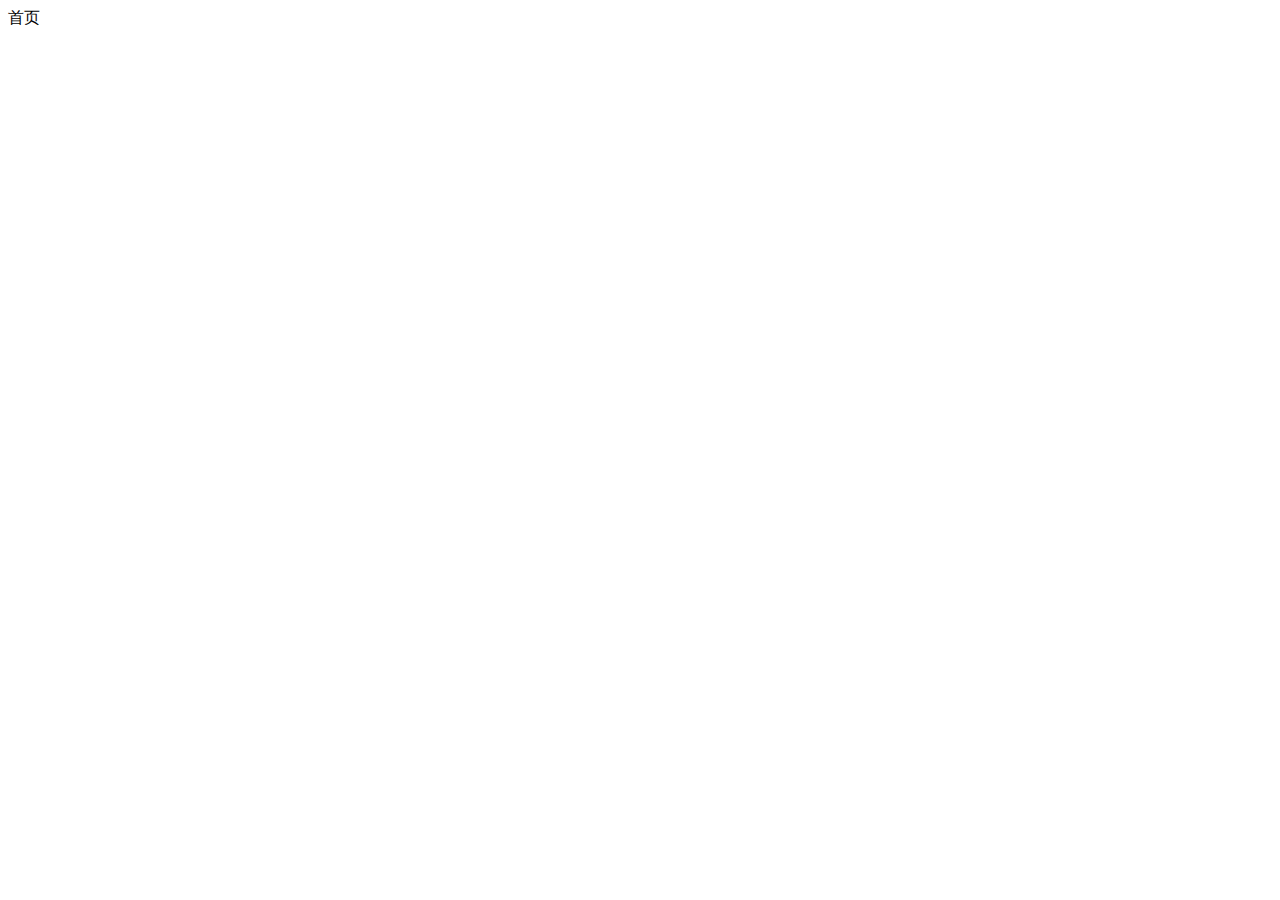
==== home/index.html @ 67820d1f "完成注册和登录功能" ====
<!DOCTYPE html>
<html lang="en">
<head>
    <meta charset="UTF-8">
    <meta name="viewport" content="width=device-width, initial-scale=1.0">
    <title>Document</title>
</head>
<body>
    首页
</body>
</html>
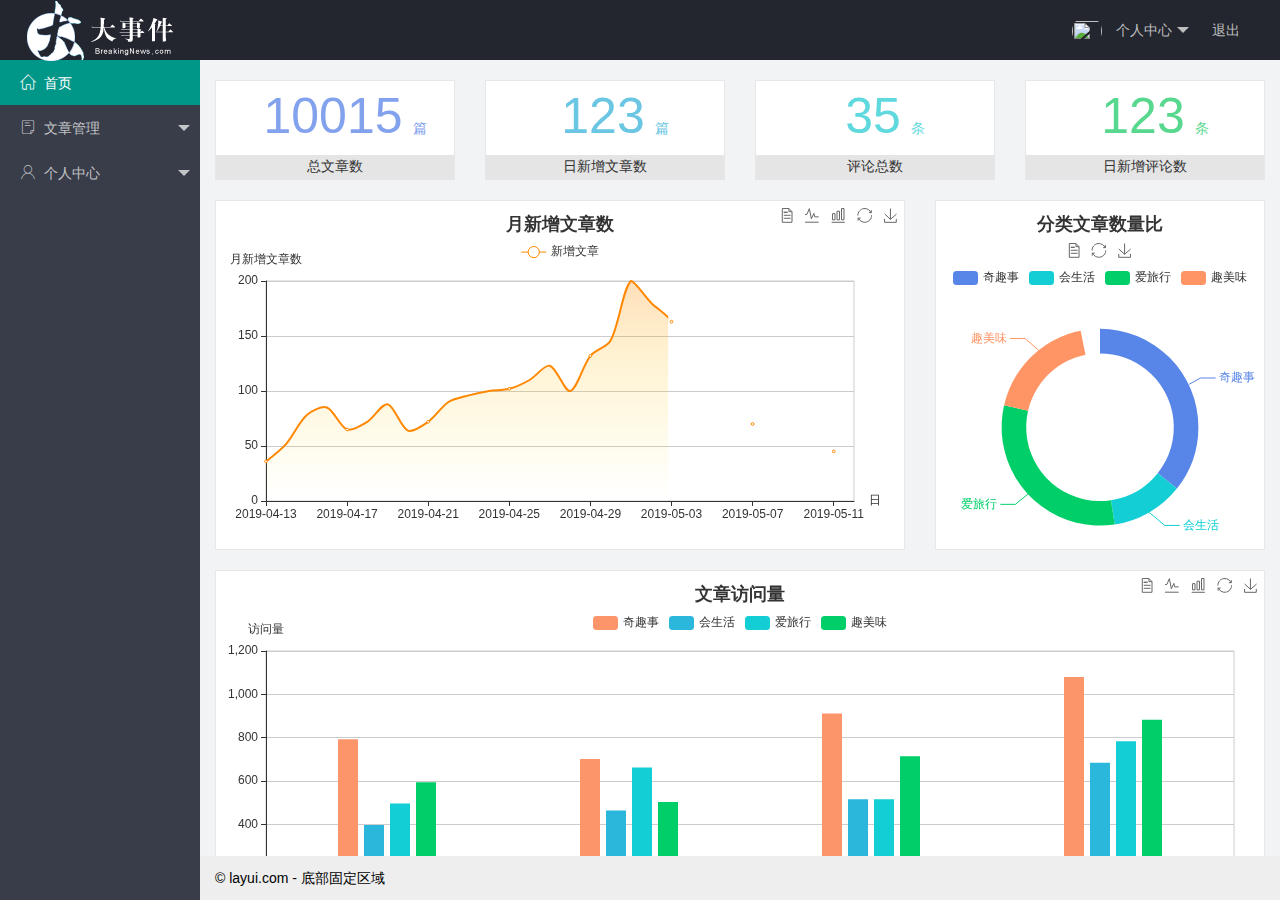
==== commit 626fd8f8: "完成了后台布局侧边栏导航样式" ====
--- a/home/index.html
+++ b/home/index.html
@@ -4,8 +4,72 @@
     <meta charset="UTF-8">
     <meta name="viewport" content="width=device-width, initial-scale=1.0">
     <title>Document</title>
+    <link rel="stylesheet" href="/assets/lib/layui/css/layui.css">
+    <link rel="stylesheet" href="/assets/fonts/iconfont.css">
+    <link rel="stylesheet" href="/assets/css/index.css">
+    
 </head>
-<body>
-    首页
-</body>
+<body class="layui-layout-body">
+    <div class="layui-layout layui-layout-admin">
+      <div class="layui-header">
+        <div class="layui-logo">
+            <img src="/assets/images/logo.png" alt="">
+        </div>
+        <!-- 头部区域（可配合layui已有的水平导航） -->
+        <ul class="layui-nav layui-layout-right">
+          <li class="layui-nav-item">
+            <a href="javascript:;">
+              <img src="http://t.cn/RCzsdCq" class="layui-nav-img">
+              个人中心
+            </a>
+            <dl class="layui-nav-child">
+              <dd><a href="javascript:;">基本资料</a></dd>
+              <dd><a href="javascript:;">更换头像</a></dd>
+              <dd><a href="javascript:;">重置密码</a></dd>
+            </dl>
+          </li>
+          <li class="layui-nav-item"><a href="">退出</a></li>
+        </ul>
+      </div>
+      
+      <div class="layui-side layui-bg-black">
+        <div class="layui-side-scroll">
+          <!-- 左侧导航区域（可配合layui已有的垂直导航） -->
+          <ul class="layui-nav layui-nav-tree"  lay-filter="test" lay-shrink="all">
+            <li class="layui-nav-item layui-this">
+                <a href="/home/dashboard.html" target="box"><span class="iconfont icon-home"></span>首页</a>
+            </li>
+            <li class="layui-nav-item">
+              <a class="" href="javascript:;"><span class="iconfont icon-16"></span>文章管理</a>
+              <dl class="layui-nav-child">
+                <dd><a href="javascript:;"><i class="layui-icon layui-icon-app"></i>文章类别</a></dd>
+                <dd><a href="javascript:;"><i class="layui-icon layui-icon-app"></i>文章列表</a></dd>
+                <dd><a href="javascript:;"><i class="layui-icon layui-icon-app"></i>发布文章</a></dd>
+              </dl>
+            </li>
+            <li class="layui-nav-item">
+              <a href="javascript:;"><span class="iconfont icon-user"></span>个人中心</a>
+              <dl class="layui-nav-child">
+                <dd><a href="javascript:;"><i class="layui-icon layui-icon-app"></i>基本资料</a></dd>
+                <dd><a href="javascript:;"><i class="layui-icon layui-icon-app"></i>更换头像</a></dd>
+                <dd><a href="javascript:;"><i class="layui-icon layui-icon-app"></i>重置密码</a></dd>
+              </dl>
+            </li>
+           
+          </ul>
+        </div>
+      </div>
+      
+      <div class="layui-body">
+        <!-- 内容主体区域 -->
+        <iframe name="box" src="/home/dashboard.html" frameborder="0"></iframe>
+      </div>
+      
+      <div class="layui-footer">
+        <!-- 底部固定区域 -->
+        © layui.com - 底部固定区域
+      </div>
+    </div>
+    <script src="/assets/lib/layui/layui.all.js"></script>
+    </body>
 </html>--- a/assets/lib/layui/css/layui.css
+++ b/assets/lib/layui/css/layui.css
@@ -0,0 +1,2 @@
+/** layui-v2.5.6 MIT License By https://www.layui.com */
+ .layui-inline,img{display:inline-block;vertical-align:middle}h1,h2,h3,h4,h5,h6{font-weight:400}.layui-edge,.layui-header,.layui-inline,.layui-main{position:relative}.layui-body,.layui-edge,.layui-elip{overflow:hidden}.layui-btn,.layui-edge,.layui-inline,img{vertical-align:middle}.layui-btn,.layui-disabled,.layui-icon,.layui-unselect{-moz-user-select:none;-webkit-user-select:none;-ms-user-select:none}.layui-elip,.layui-form-checkbox span,.layui-form-pane .layui-form-label{text-overflow:ellipsis;white-space:nowrap}.layui-breadcrumb,.layui-tree-btnGroup{visibility:hidden}blockquote,body,button,dd,div,dl,dt,form,h1,h2,h3,h4,h5,h6,input,li,ol,p,pre,td,textarea,th,ul{margin:0;padding:0;-webkit-tap-highlight-color:rgba(0,0,0,0)}a:active,a:hover{outline:0}img{border:none}li{list-style:none}table{border-collapse:collapse;border-spacing:0}h4,h5,h6{font-size:100%}button,input,optgroup,option,select,textarea{font-family:inherit;font-size:inherit;font-style:inherit;font-weight:inherit;outline:0}pre{white-space:pre-wrap;white-space:-moz-pre-wrap;white-space:-pre-wrap;white-space:-o-pre-wrap;word-wrap:break-word}body{line-height:24px;font:14px Helvetica Neue,Helvetica,PingFang SC,Tahoma,Arial,sans-serif}hr{height:1px;margin:10px 0;border:0;clear:both}a{color:#333;text-decoration:none}a:hover{color:#777}a cite{font-style:normal;*cursor:pointer}.layui-border-box,.layui-border-box *{box-sizing:border-box}.layui-box,.layui-box *{box-sizing:content-box}.layui-clear{clear:both;*zoom:1}.layui-clear:after{content:'\20';clear:both;*zoom:1;display:block;height:0}.layui-inline{*display:inline;*zoom:1}.layui-edge{display:inline-block;width:0;height:0;border-width:6px;border-style:dashed;border-color:transparent}.layui-edge-top{top:-4px;border-bottom-color:#999;border-bottom-style:solid}.layui-edge-right{border-left-color:#999;border-left-style:solid}.layui-edge-bottom{top:2px;border-top-color:#999;border-top-style:solid}.layui-edge-left{border-right-color:#999;border-right-style:solid}.layui-disabled,.layui-disabled:hover{color:#d2d2d2!important;cursor:not-allowed!important}.layui-circle{border-radius:100%}.layui-show{display:block!important}.layui-hide{display:none!important}@font-face{font-family:layui-icon;src:url(../font/iconfont.eot?v=256);src:url(../font/iconfont.eot?v=256#iefix) format('embedded-opentype'),url(../font/iconfont.woff2?v=256) format('woff2'),url(../font/iconfont.woff?v=256) format('woff'),url(../font/iconfont.ttf?v=256) format('truetype'),url(../font/iconfont.svg?v=256#layui-icon) format('svg')}.layui-icon{font-family:layui-icon!important;font-size:16px;font-style:normal;-webkit-font-smoothing:antialiased;-moz-osx-font-smoothing:grayscale}.layui-icon-reply-fill:before{content:"\e611"}.layui-icon-set-fill:before{content:"\e614"}.layui-icon-menu-fill:before{content:"\e60f"}.layui-icon-search:before{content:"\e615"}.layui-icon-share:before{content:"\e641"}.layui-icon-set-sm:before{content:"\e620"}.layui-icon-engine:before{content:"\e628"}.layui-icon-close:before{content:"\1006"}.layui-icon-close-fill:before{content:"\1007"}.layui-icon-chart-screen:before{content:"\e629"}.layui-icon-star:before{content:"\e600"}.layui-icon-circle-dot:before{content:"\e617"}.layui-icon-chat:before{content:"\e606"}.layui-icon-release:before{content:"\e609"}.layui-icon-list:before{content:"\e60a"}.layui-icon-chart:before{content:"\e62c"}.layui-icon-ok-circle:before{content:"\1005"}.layui-icon-layim-theme:before{content:"\e61b"}.layui-icon-table:before{content:"\e62d"}.layui-icon-right:before{content:"\e602"}.layui-icon-left:before{content:"\e603"}.layui-icon-cart-simple:before{content:"\e698"}.layui-icon-face-cry:before{content:"\e69c"}.layui-icon-face-smile:before{content:"\e6af"}.layui-icon-survey:before{content:"\e6b2"}.layui-icon-tree:before{content:"\e62e"}.layui-icon-ie:before{content:"\e7bb"}.layui-icon-upload-circle:before{content:"\e62f"}.layui-icon-add-circle:before{content:"\e61f"}.layui-icon-download-circle:before{content:"\e601"}.layui-icon-templeate-1:before{content:"\e630"}.layui-icon-util:before{content:"\e631"}.layui-icon-face-surprised:before{content:"\e664"}.layui-icon-edit:before{content:"\e642"}.layui-icon-speaker:before{content:"\e645"}.layui-icon-down:before{content:"\e61a"}.layui-icon-file:before{content:"\e621"}.layui-icon-layouts:before{content:"\e632"}.layui-icon-rate-half:before{content:"\e6c9"}.layui-icon-add-circle-fine:before{content:"\e608"}.layui-icon-prev-circle:before{content:"\e633"}.layui-icon-read:before{content:"\e705"}.layui-icon-404:before{content:"\e61c"}.layui-icon-carousel:before{content:"\e634"}.layui-icon-help:before{content:"\e607"}.layui-icon-code-circle:before{content:"\e635"}.layui-icon-windows:before{content:"\e67f"}.layui-icon-water:before{content:"\e636"}.layui-icon-username:before{content:"\e66f"}.layui-icon-find-fill:before{content:"\e670"}.layui-icon-about:before{content:"\e60b"}.layui-icon-location:before{content:"\e715"}.layui-icon-up:before{content:"\e619"}.layui-icon-pause:before{content:"\e651"}.layui-icon-date:before{content:"\e637"}.layui-icon-layim-uploadfile:before{content:"\e61d"}.layui-icon-delete:before{content:"\e640"}.layui-icon-play:before{content:"\e652"}.layui-icon-top:before{content:"\e604"}.layui-icon-firefox:before{content:"\e686"}.layui-icon-friends:before{content:"\e612"}.layui-icon-refresh-3:before{content:"\e9aa"}.layui-icon-ok:before{content:"\e605"}.layui-icon-layer:before{content:"\e638"}.layui-icon-face-smile-fine:before{content:"\e60c"}.layui-icon-dollar:before{content:"\e659"}.layui-icon-group:before{content:"\e613"}.layui-icon-layim-download:before{content:"\e61e"}.layui-icon-picture-fine:before{content:"\e60d"}.layui-icon-link:before{content:"\e64c"}.layui-icon-diamond:before{content:"\e735"}.layui-icon-log:before{content:"\e60e"}.layui-icon-key:before{content:"\e683"}.layui-icon-rate-solid:before{content:"\e67a"}.layui-icon-fonts-del:before{content:"\e64f"}.layui-icon-unlink:before{content:"\e64d"}.layui-icon-fonts-clear:before{content:"\e639"}.layui-icon-triangle-r:before{content:"\e623"}.layui-icon-circle:before{content:"\e63f"}.layui-icon-radio:before{content:"\e643"}.layui-icon-align-center:before{content:"\e647"}.layui-icon-align-right:before{content:"\e648"}.layui-icon-align-left:before{content:"\e649"}.layui-icon-loading-1:before{content:"\e63e"}.layui-icon-return:before{content:"\e65c"}.layui-icon-fonts-strong:before{content:"\e62b"}.layui-icon-upload:before{content:"\e67c"}.layui-icon-dialogue:before{content:"\e63a"}.layui-icon-video:before{content:"\e6ed"}.layui-icon-headset:before{content:"\e6fc"}.layui-icon-cellphone-fine:before{content:"\e63b"}.layui-icon-add-1:before{content:"\e654"}.layui-icon-face-smile-b:before{content:"\e650"}.layui-icon-fonts-html:before{content:"\e64b"}.layui-icon-screen-full:before{content:"\e622"}.layui-icon-form:before{content:"\e63c"}.layui-icon-cart:before{content:"\e657"}.layui-icon-camera-fill:before{content:"\e65d"}.layui-icon-tabs:before{content:"\e62a"}.layui-icon-heart-fill:before{content:"\e68f"}.layui-icon-fonts-code:before{content:"\e64e"}.layui-icon-ios:before{content:"\e680"}.layui-icon-at:before{content:"\e687"}.layui-icon-fire:before{content:"\e756"}.layui-icon-set:before{content:"\e716"}.layui-icon-fonts-u:before{content:"\e646"}.layui-icon-triangle-d:before{content:"\e625"}.layui-icon-tips:before{content:"\e702"}.layui-icon-picture:before{content:"\e64a"}.layui-icon-more-vertical:before{content:"\e671"}.layui-icon-bluetooth:before{content:"\e689"}.layui-icon-flag:before{content:"\e66c"}.layui-icon-loading:before{content:"\e63d"}.layui-icon-fonts-i:before{content:"\e644"}.layui-icon-refresh-1:before{content:"\e666"}.layui-icon-rmb:before{content:"\e65e"}.layui-icon-addition:before{content:"\e624"}.layui-icon-home:before{content:"\e68e"}.layui-icon-time:before{content:"\e68d"}.layui-icon-user:before{content:"\e770"}.layui-icon-notice:before{content:"\e667"}.layui-icon-chrome:before{content:"\e68a"}.layui-icon-edge:before{content:"\e68b"}.layui-icon-login-weibo:before{content:"\e675"}.layui-icon-voice:before{content:"\e688"}.layui-icon-upload-drag:before{content:"\e681"}.layui-icon-login-qq:before{content:"\e676"}.layui-icon-snowflake:before{content:"\e6b1"}.layui-icon-heart:before{content:"\e68c"}.layui-icon-logout:before{content:"\e682"}.layui-icon-file-b:before{content:"\e655"}.layui-icon-template:before{content:"\e663"}.layui-icon-transfer:before{content:"\e691"}.layui-icon-auz:before{content:"\e672"}.layui-icon-console:before{content:"\e665"}.layui-icon-app:before{content:"\e653"}.layui-icon-prev:before{content:"\e65a"}.layui-icon-website:before{content:"\e7ae"}.layui-icon-next:before{content:"\e65b"}.layui-icon-component:before{content:"\e857"}.layui-icon-android:before{content:"\e684"}.layui-icon-more:before{content:"\e65f"}.layui-icon-login-wechat:before{content:"\e677"}.layui-icon-shrink-right:before{content:"\e668"}.layui-icon-spread-left:before{content:"\e66b"}.layui-icon-camera:before{content:"\e660"}.layui-icon-note:before{content:"\e66e"}.layui-icon-refresh:before{content:"\e669"}.layui-icon-female:before{content:"\e661"}.layui-icon-male:before{content:"\e662"}.layui-icon-screen-restore:before{content:"\e758"}.layui-icon-password:before{content:"\e673"}.layui-icon-senior:before{content:"\e674"}.layui-icon-theme:before{content:"\e66a"}.layui-icon-tread:before{content:"\e6c5"}.layui-icon-praise:before{content:"\e6c6"}.layui-icon-star-fill:before{content:"\e658"}.layui-icon-rate:before{content:"\e67b"}.layui-icon-template-1:before{content:"\e656"}.layui-icon-vercode:before{content:"\e679"}.layui-icon-service:before{content:"\e626"}.layui-icon-cellphone:before{content:"\e678"}.layui-icon-print:before{content:"\e66d"}.layui-icon-cols:before{content:"\e610"}.layui-icon-wifi:before{content:"\e7e0"}.layui-icon-export:before{content:"\e67d"}.layui-icon-rss:before{content:"\e808"}.layui-icon-slider:before{content:"\e714"}.layui-icon-email:before{content:"\e618"}.layui-icon-subtraction:before{content:"\e67e"}.layui-icon-mike:before{content:"\e6dc"}.layui-icon-light:before{content:"\e748"}.layui-icon-gift:before{content:"\e627"}.layui-icon-mute:before{content:"\e685"}.layui-icon-reduce-circle:before{content:"\e616"}.layui-icon-music:before{content:"\e690"}.layui-main{width:1140px;margin:0 auto}.layui-header{z-index:1000;height:60px}.layui-header a:hover{transition:all .5s;-webkit-transition:all .5s}.layui-side{position:fixed;left:0;top:0;bottom:0;z-index:999;width:200px;overflow-x:hidden}.layui-side-scroll{position:relative;width:220px;height:100%;overflow-x:hidden}.layui-body{position:absolute;left:200px;right:0;top:0;bottom:0;z-index:998;width:auto;overflow-y:auto;box-sizing:border-box}.layui-layout-body{overflow:hidden}.layui-layout-admin .layui-header{background-color:#23262E}.layui-layout-admin .layui-side{top:60px;width:200px;overflow-x:hidden}.layui-layout-admin .layui-body{position:fixed;top:60px;bottom:44px}.layui-layout-admin .layui-main{width:auto;margin:0 15px}.layui-layout-admin .layui-footer{position:fixed;left:200px;right:0;bottom:0;height:44px;line-height:44px;padding:0 15px;background-color:#eee}.layui-layout-admin .layui-logo{position:absolute;left:0;top:0;width:200px;height:100%;line-height:60px;text-align:center;color:#009688;font-size:16px}.layui-layout-admin .layui-header .layui-nav{background:0 0}.layui-layout-left{position:absolute!important;left:200px;top:0}.layui-layout-right{position:absolute!important;right:0;top:0}.layui-container{position:relative;margin:0 auto;padding:0 15px;box-sizing:border-box}.layui-fluid{position:relative;margin:0 auto;padding:0 15px}.layui-row:after,.layui-row:before{content:'';display:block;clear:both}.layui-col-lg1,.layui-col-lg10,.layui-col-lg11,.layui-col-lg12,.layui-col-lg2,.layui-col-lg3,.layui-col-lg4,.layui-col-lg5,.layui-col-lg6,.layui-col-lg7,.layui-col-lg8,.layui-col-lg9,.layui-col-md1,.layui-col-md10,.layui-col-md11,.layui-col-md12,.layui-col-md2,.layui-col-md3,.layui-col-md4,.layui-col-md5,.layui-col-md6,.layui-col-md7,.layui-col-md8,.layui-col-md9,.layui-col-sm1,.layui-col-sm10,.layui-col-sm11,.layui-col-sm12,.layui-col-sm2,.layui-col-sm3,.layui-col-sm4,.layui-col-sm5,.layui-col-sm6,.layui-col-sm7,.layui-col-sm8,.layui-col-sm9,.layui-col-xs1,.layui-col-xs10,.layui-col-xs11,.layui-col-xs12,.layui-col-xs2,.layui-col-xs3,.layui-col-xs4,.layui-col-xs5,.layui-col-xs6,.layui-col-xs7,.layui-col-xs8,.layui-col-xs9{position:relative;display:block;box-sizing:border-box}.layui-col-xs1,.layui-col-xs10,.layui-col-xs11,.layui-col-xs12,.layui-col-xs2,.layui-col-xs3,.layui-col-xs4,.layui-col-xs5,.layui-col-xs6,.layui-col-xs7,.layui-col-xs8,.layui-col-xs9{float:left}.layui-col-xs1{width:8.33333333%}.layui-col-xs2{width:16.66666667%}.layui-col-xs3{width:25%}.layui-col-xs4{width:33.33333333%}.layui-col-xs5{width:41.66666667%}.layui-col-xs6{width:50%}.layui-col-xs7{width:58.33333333%}.layui-col-xs8{width:66.66666667%}.layui-col-xs9{width:75%}.layui-col-xs10{width:83.33333333%}.layui-col-xs11{width:91.66666667%}.layui-col-xs12{width:100%}.layui-col-xs-offset1{margin-left:8.33333333%}.layui-col-xs-offset2{margin-left:16.66666667%}.layui-col-xs-offset3{margin-left:25%}.layui-col-xs-offset4{margin-left:33.33333333%}.layui-col-xs-offset5{margin-left:41.66666667%}.layui-col-xs-offset6{margin-left:50%}.layui-col-xs-offset7{margin-left:58.33333333%}.layui-col-xs-offset8{margin-left:66.66666667%}.layui-col-xs-offset9{margin-left:75%}.layui-col-xs-offset10{margin-left:83.33333333%}.layui-col-xs-offset11{margin-left:91.66666667%}.layui-col-xs-offset12{margin-left:100%}@media screen and (max-width:768px){.layui-hide-xs{display:none!important}.layui-show-xs-block{display:block!important}.layui-show-xs-inline{display:inline!important}.layui-show-xs-inline-block{display:inline-block!important}}@media screen and (min-width:768px){.layui-container{width:750px}.layui-hide-sm{display:none!important}.layui-show-sm-block{display:block!important}.layui-show-sm-inline{display:inline!important}.layui-show-sm-inline-block{display:inline-block!important}.layui-col-sm1,.layui-col-sm10,.layui-col-sm11,.layui-col-sm12,.layui-col-sm2,.layui-col-sm3,.layui-col-sm4,.layui-col-sm5,.layui-col-sm6,.layui-col-sm7,.layui-col-sm8,.layui-col-sm9{float:left}.layui-col-sm1{width:8.33333333%}.layui-col-sm2{width:16.66666667%}.layui-col-sm3{width:25%}.layui-col-sm4{width:33.33333333%}.layui-col-sm5{width:41.66666667%}.layui-col-sm6{width:50%}.layui-col-sm7{width:58.33333333%}.layui-col-sm8{width:66.66666667%}.layui-col-sm9{width:75%}.layui-col-sm10{width:83.33333333%}.layui-col-sm11{width:91.66666667%}.layui-col-sm12{width:100%}.layui-col-sm-offset1{margin-left:8.33333333%}.layui-col-sm-offset2{margin-left:16.66666667%}.layui-col-sm-offset3{margin-left:25%}.layui-col-sm-offset4{margin-left:33.33333333%}.layui-col-sm-offset5{margin-left:41.66666667%}.layui-col-sm-offset6{margin-left:50%}.layui-col-sm-offset7{margin-left:58.33333333%}.layui-col-sm-offset8{margin-left:66.66666667%}.layui-col-sm-offset9{margin-left:75%}.layui-col-sm-offset10{margin-left:83.33333333%}.layui-col-sm-offset11{margin-left:91.66666667%}.layui-col-sm-offset12{margin-left:100%}}@media screen and (min-width:992px){.layui-container{width:970px}.layui-hide-md{display:none!important}.layui-show-md-block{display:block!important}.layui-show-md-inline{display:inline!important}.layui-show-md-inline-block{display:inline-block!important}.layui-col-md1,.layui-col-md10,.layui-col-md11,.layui-col-md12,.layui-col-md2,.layui-col-md3,.layui-col-md4,.layui-col-md5,.layui-col-md6,.layui-col-md7,.layui-col-md8,.layui-col-md9{float:left}.layui-col-md1{width:8.33333333%}.layui-col-md2{width:16.66666667%}.layui-col-md3{width:25%}.layui-col-md4{width:33.33333333%}.layui-col-md5{width:41.66666667%}.layui-col-md6{width:50%}.layui-col-md7{width:58.33333333%}.layui-col-md8{width:66.66666667%}.layui-col-md9{width:75%}.layui-col-md10{width:83.33333333%}.layui-col-md11{width:91.66666667%}.layui-col-md12{width:100%}.layui-col-md-offset1{margin-left:8.33333333%}.layui-col-md-offset2{margin-left:16.66666667%}.layui-col-md-offset3{margin-left:25%}.layui-col-md-offset4{margin-left:33.33333333%}.layui-col-md-offset5{margin-left:41.66666667%}.layui-col-md-offset6{margin-left:50%}.layui-col-md-offset7{margin-left:58.33333333%}.layui-col-md-offset8{margin-left:66.66666667%}.layui-col-md-offset9{margin-left:75%}.layui-col-md-offset10{margin-left:83.33333333%}.layui-col-md-offset11{margin-left:91.66666667%}.layui-col-md-offset12{margin-left:100%}}@media screen and (min-width:1200px){.layui-container{width:1170px}.layui-hide-lg{display:none!important}.layui-show-lg-block{display:block!important}.layui-show-lg-inline{display:inline!important}.layui-show-lg-inline-block{display:inline-block!important}.layui-col-lg1,.layui-col-lg10,.layui-col-lg11,.layui-col-lg12,.layui-col-lg2,.layui-col-lg3,.layui-col-lg4,.layui-col-lg5,.layui-col-lg6,.layui-col-lg7,.layui-col-lg8,.layui-col-lg9{float:left}.layui-col-lg1{width:8.33333333%}.layui-col-lg2{width:16.66666667%}.layui-col-lg3{width:25%}.layui-col-lg4{width:33.33333333%}.layui-col-lg5{width:41.66666667%}.layui-col-lg6{width:50%}.layui-col-lg7{width:58.33333333%}.layui-col-lg8{width:66.66666667%}.layui-col-lg9{width:75%}.layui-col-lg10{width:83.33333333%}.layui-col-lg11{width:91.66666667%}.layui-col-lg12{width:100%}.layui-col-lg-offset1{margin-left:8.33333333%}.layui-col-lg-offset2{margin-left:16.66666667%}.layui-col-lg-offset3{margin-left:25%}.layui-col-lg-offset4{margin-left:33.33333333%}.layui-col-lg-offset5{margin-left:41.66666667%}.layui-col-lg-offset6{margin-left:50%}.layui-col-lg-offset7{margin-left:58.33333333%}.layui-col-lg-offset8{margin-left:66.66666667%}.layui-col-lg-offset9{margin-left:75%}.layui-col-lg-offset10{margin-left:83.33333333%}.layui-col-lg-offset11{margin-left:91.66666667%}.layui-col-lg-offset12{margin-left:100%}}.layui-col-space1{margin:-.5px}.layui-col-space1>*{padding:.5px}.layui-col-space2{margin:-1px}.layui-col-space2>*{padding:1px}.layui-col-space4{margin:-2px}.layui-col-space4>*{padding:2px}.layui-col-space5{margin:-2.5px}.layui-col-space5>*{padding:2.5px}.layui-col-space6{margin:-3px}.layui-col-space6>*{padding:3px}.layui-col-space8{margin:-4px}.layui-col-space8>*{padding:4px}.layui-col-space10{margin:-5px}.layui-col-space10>*{padding:5px}.layui-col-space12{margin:-6px}.layui-col-space12>*{padding:6px}.layui-col-space14{margin:-7px}.layui-col-space14>*{padding:7px}.layui-col-space15{margin:-7.5px}.layui-col-space15>*{padding:7.5px}.layui-col-space16{margin:-8px}.layui-col-space16>*{padding:8px}.layui-col-space18{margin:-9px}.layui-col-space18>*{padding:9px}.layui-col-space20{margin:-10px}.layui-col-space20>*{padding:10px}.layui-col-space22{margin:-11px}.layui-col-space22>*{padding:11px}.layui-col-space24{margin:-12px}.layui-col-space24>*{padding:12px}.layui-col-space25{margin:-12.5px}.layui-col-space25>*{padding:12.5px}.layui-col-space26{margin:-13px}.layui-col-space26>*{padding:13px}.layui-col-space28{margin:-14px}.layui-col-space28>*{padding:14px}.layui-col-space30{margin:-15px}.layui-col-space30>*{padding:15px}.layui-btn,.layui-input,.layui-select,.layui-textarea,.layui-upload-button{outline:0;-webkit-appearance:none;transition:all .3s;-webkit-transition:all .3s;box-sizing:border-box}.layui-elem-quote{margin-bottom:10px;padding:15px;line-height:22px;border-left:5px solid #009688;border-radius:0 2px 2px 0;background-color:#f2f2f2}.layui-quote-nm{border-style:solid;border-width:1px 1px 1px 5px;background:0 0}.layui-elem-field{margin-bottom:10px;padding:0;border-width:1px;border-style:solid}.layui-elem-field legend{margin-left:20px;padding:0 10px;font-size:20px;font-weight:300}.layui-field-title{margin:10px 0 20px;border-width:1px 0 0}.layui-field-box{padding:10px 15px}.layui-field-title .layui-field-box{padding:10px 0}.layui-progress{position:relative;height:6px;border-radius:20px;background-color:#e2e2e2}.layui-progress-bar{position:absolute;left:0;top:0;width:0;max-width:100%;height:6px;border-radius:20px;text-align:right;background-color:#5FB878;transition:all .3s;-webkit-transition:all .3s}.layui-progress-big,.layui-progress-big .layui-progress-bar{height:18px;line-height:18px}.layui-progress-text{position:relative;top:-20px;line-height:18px;font-size:12px;color:#666}.layui-progress-big .layui-progress-text{position:static;padding:0 10px;color:#fff}.layui-collapse{border-width:1px;border-style:solid;border-radius:2px}.layui-colla-content,.layui-colla-item{border-top-width:1px;border-top-style:solid}.layui-colla-item:first-child{border-top:none}.layui-colla-title{position:relative;height:42px;line-height:42px;padding:0 15px 0 35px;color:#333;background-color:#f2f2f2;cursor:pointer;font-size:14px;overflow:hidden}.layui-colla-content{display:none;padding:10px 15px;line-height:22px;color:#666}.layui-colla-icon{position:absolute;left:15px;top:0;font-size:14px}.layui-card{margin-bottom:15px;border-radius:2px;background-color:#fff;box-shadow:0 1px 2px 0 rgba(0,0,0,.05)}.layui-card:last-child{margin-bottom:0}.layui-card-header{position:relative;height:42px;line-height:42px;padding:0 15px;border-bottom:1px solid #f6f6f6;color:#333;border-radius:2px 2px 0 0;font-size:14px}.layui-bg-black,.layui-bg-blue,.layui-bg-cyan,.layui-bg-green,.layui-bg-orange,.layui-bg-red{color:#fff!important}.layui-card-body{position:relative;padding:10px 15px;line-height:24px}.layui-card-body[pad15]{padding:15px}.layui-card-body[pad20]{padding:20px}.layui-card-body .layui-table{margin:5px 0}.layui-card .layui-tab{margin:0}.layui-panel-window{position:relative;padding:15px;border-radius:0;border-top:5px solid #E6E6E6;background-color:#fff}.layui-auxiliar-moving{position:fixed;left:0;right:0;top:0;bottom:0;width:100%;height:100%;background:0 0;z-index:9999999999}.layui-form-label,.layui-form-mid,.layui-form-select,.layui-input-block,.layui-input-inline,.layui-textarea{position:relative}.layui-bg-red{background-color:#FF5722!important}.layui-bg-orange{background-color:#FFB800!important}.layui-bg-green{background-color:#009688!important}.layui-bg-cyan{background-color:#2F4056!important}.layui-bg-blue{background-color:#1E9FFF!important}.layui-bg-black{background-color:#393D49!important}.layui-bg-gray{background-color:#eee!important;color:#666!important}.layui-badge-rim,.layui-colla-content,.layui-colla-item,.layui-collapse,.layui-elem-field,.layui-form-pane .layui-form-item[pane],.layui-form-pane .layui-form-label,.layui-input,.layui-layedit,.layui-layedit-tool,.layui-quote-nm,.layui-select,.layui-tab-bar,.layui-tab-card,.layui-tab-title,.layui-tab-title .layui-this:after,.layui-textarea{border-color:#e6e6e6}.layui-timeline-item:before,hr{background-color:#e6e6e6}.layui-text{line-height:22px;font-size:14px;color:#666}.layui-text h1,.layui-text h2,.layui-text h3{font-weight:500;color:#333}.layui-text h1{font-size:30px}.layui-text h2{font-size:24px}.layui-text h3{font-size:18px}.layui-text a:not(.layui-btn){color:#01AAED}.layui-text a:not(.layui-btn):hover{text-decoration:underline}.layui-text ul{padding:5px 0 5px 15px}.layui-text ul li{margin-top:5px;list-style-type:disc}.layui-text em,.layui-word-aux{color:#999!important;padding:0 5px!important}.layui-btn{display:inline-block;height:38px;line-height:38px;padding:0 18px;background-color:#009688;color:#fff;white-space:nowrap;text-align:center;font-size:14px;border:none;border-radius:2px;cursor:pointer}.layui-btn:hover{opacity:.8;filter:alpha(opacity=80);color:#fff}.layui-btn:active{opacity:1;filter:alpha(opacity=100)}.layui-btn+.layui-btn{margin-left:10px}.layui-btn-container{font-size:0}.layui-btn-container .layui-btn{margin-right:10px;margin-bottom:10px}.layui-btn-container .layui-btn+.layui-btn{margin-left:0}.layui-table .layui-btn-container .layui-btn{margin-bottom:9px}.layui-btn-radius{border-radius:100px}.layui-btn .layui-icon{margin-right:3px;font-size:18px;vertical-align:bottom;vertical-align:middle\9}.layui-btn-primary{border:1px solid #C9C9C9;background-color:#fff;color:#555}.layui-btn-primary:hover{border-color:#009688;color:#333}.layui-btn-normal{background-color:#1E9FFF}.layui-btn-warm{background-color:#FFB800}.layui-btn-danger{background-color:#FF5722}.layui-btn-checked{background-color:#5FB878}.layui-btn-disabled,.layui-btn-disabled:active,.layui-btn-disabled:hover{border:1px solid #e6e6e6;background-color:#FBFBFB;color:#C9C9C9;cursor:not-allowed;opacity:1}.layui-btn-lg{height:44px;line-height:44px;padding:0 25px;font-size:16px}.layui-btn-sm{height:30px;line-height:30px;padding:0 10px;font-size:12px}.layui-btn-sm i{font-size:16px!important}.layui-btn-xs{height:22px;line-height:22px;padding:0 5px;font-size:12px}.layui-btn-xs i{font-size:14px!important}.layui-btn-group{display:inline-block;vertical-align:middle;font-size:0}.layui-btn-group .layui-btn{margin-left:0!important;margin-right:0!important;border-left:1px solid rgba(255,255,255,.5);border-radius:0}.layui-btn-group .layui-btn-primary{border-left:none}.layui-btn-group .layui-btn-primary:hover{border-color:#C9C9C9;color:#009688}.layui-btn-group .layui-btn:first-child{border-left:none;border-radius:2px 0 0 2px}.layui-btn-group .layui-btn-primary:first-child{border-left:1px solid #c9c9c9}.layui-btn-group .layui-btn:last-child{border-radius:0 2px 2px 0}.layui-btn-group .layui-btn+.layui-btn{margin-left:0}.layui-btn-group+.layui-btn-group{margin-left:10px}.layui-btn-fluid{width:100%}.layui-input,.layui-select,.layui-textarea{height:38px;line-height:1.3;line-height:38px\9;border-width:1px;border-style:solid;background-color:#fff;border-radius:2px}.layui-input::-webkit-input-placeholder,.layui-select::-webkit-input-placeholder,.layui-textarea::-webkit-input-placeholder{line-height:1.3}.layui-input,.layui-textarea{display:block;width:100%;padding-left:10px}.layui-input:hover,.layui-textarea:hover{border-color:#D2D2D2!important}.layui-input:focus,.layui-textarea:focus{border-color:#C9C9C9!important}.layui-textarea{min-height:100px;height:auto;line-height:20px;padding:6px 10px;resize:vertical}.layui-select{padding:0 10px}.layui-form input[type=checkbox],.layui-form input[type=radio],.layui-form select{display:none}.layui-form [lay-ignore]{display:initial}.layui-form-item{margin-bottom:15px;clear:both;*zoom:1}.layui-form-item:after{content:'\20';clear:both;*zoom:1;display:block;height:0}.layui-form-label{float:left;display:block;padding:9px 15px;width:80px;font-weight:400;line-height:20px;text-align:right}.layui-form-label-col{display:block;float:none;padding:9px 0;line-height:20px;text-align:left}.layui-form-item .layui-inline{margin-bottom:5px;margin-right:10px}.layui-input-block{margin-left:110px;min-height:36px}.layui-input-inline{display:inline-block;vertical-align:middle}.layui-form-item .layui-input-inline{float:left;width:190px;margin-right:10px}.layui-form-text .layui-input-inline{width:auto}.layui-form-mid{float:left;display:block;padding:9px 0!important;line-height:20px;margin-right:10px}.layui-form-danger+.layui-form-select .layui-input,.layui-form-danger:focus{border-color:#FF5722!important}.layui-form-select .layui-input{padding-right:30px;cursor:pointer}.layui-form-select .layui-edge{position:absolute;right:10px;top:50%;margin-top:-3px;cursor:pointer;border-width:6px;border-top-color:#c2c2c2;border-top-style:solid;transition:all .3s;-webkit-transition:all .3s}.layui-form-select dl{display:none;position:absolute;left:0;top:42px;padding:5px 0;z-index:899;min-width:100%;border:1px solid #d2d2d2;max-height:300px;overflow-y:auto;background-color:#fff;border-radius:2px;box-shadow:0 2px 4px rgba(0,0,0,.12);box-sizing:border-box}.layui-form-select dl dd,.layui-form-select dl dt{padding:0 10px;line-height:36px;white-space:nowrap;overflow:hidden;text-overflow:ellipsis}.layui-form-select dl dt{font-size:12px;color:#999}.layui-form-select dl dd{cursor:pointer}.layui-form-select dl dd:hover{background-color:#f2f2f2;-webkit-transition:.5s all;transition:.5s all}.layui-form-select .layui-select-group dd{padding-left:20px}.layui-form-select dl dd.layui-select-tips{padding-left:10px!important;color:#999}.layui-form-select dl dd.layui-this{background-color:#5FB878;color:#fff}.layui-form-checkbox,.layui-form-select dl dd.layui-disabled{background-color:#fff}.layui-form-selected dl{display:block}.layui-form-checkbox,.layui-form-checkbox *,.layui-form-switch{display:inline-block;vertical-align:middle}.layui-form-selected .layui-edge{margin-top:-9px;-webkit-transform:rotate(180deg);transform:rotate(180deg);margin-top:-3px\9}:root .layui-form-selected .layui-edge{margin-top:-9px\0/IE9}.layui-form-selectup dl{top:auto;bottom:42px}.layui-select-none{margin:5px 0;text-align:center;color:#999}.layui-select-disabled .layui-disabled{border-color:#eee!important}.layui-select-disabled .layui-edge{border-top-color:#d2d2d2}.layui-form-checkbox{position:relative;height:30px;line-height:30px;margin-right:10px;padding-right:30px;cursor:pointer;font-size:0;-webkit-transition:.1s linear;transition:.1s linear;box-sizing:border-box}.layui-form-checkbox span{padding:0 10px;height:100%;font-size:14px;border-radius:2px 0 0 2px;background-color:#d2d2d2;color:#fff;overflow:hidden}.layui-form-checkbox:hover span{background-color:#c2c2c2}.layui-form-checkbox i{position:absolute;right:0;top:0;width:30px;height:28px;border:1px solid #d2d2d2;border-left:none;border-radius:0 2px 2px 0;color:#fff;font-size:20px;text-align:center}.layui-form-checkbox:hover i{border-color:#c2c2c2;color:#c2c2c2}.layui-form-checked,.layui-form-checked:hover{border-color:#5FB878}.layui-form-checked span,.layui-form-checked:hover span{background-color:#5FB878}.layui-form-checked i,.layui-form-checked:hover i{color:#5FB878}.layui-form-item .layui-form-checkbox{margin-top:4px}.layui-form-checkbox[lay-skin=primary]{height:auto!important;line-height:normal!important;min-width:18px;min-height:18px;border:none!important;margin-right:0;padding-left:28px;padding-right:0;background:0 0}.layui-form-checkbox[lay-skin=primary] span{padding-left:0;padding-right:15px;line-height:18px;background:0 0;color:#666}.layui-form-checkbox[lay-skin=primary] i{right:auto;left:0;width:16px;height:16px;line-height:16px;border:1px solid #d2d2d2;font-size:12px;border-radius:2px;background-color:#fff;-webkit-transition:.1s linear;transition:.1s linear}.layui-form-checkbox[lay-skin=primary]:hover i{border-color:#5FB878;color:#fff}.layui-form-checked[lay-skin=primary] i{border-color:#5FB878!important;background-color:#5FB878;color:#fff}.layui-checkbox-disbaled[lay-skin=primary] span{background:0 0!important;color:#c2c2c2}.layui-checkbox-disbaled[lay-skin=primary]:hover i{border-color:#d2d2d2}.layui-form-item .layui-form-checkbox[lay-skin=primary]{margin-top:10px}.layui-form-switch{position:relative;height:22px;line-height:22px;min-width:35px;padding:0 5px;margin-top:8px;border:1px solid #d2d2d2;border-radius:20px;cursor:pointer;background-color:#fff;-webkit-transition:.1s linear;transition:.1s linear}.layui-form-switch i{position:absolute;left:5px;top:3px;width:16px;height:16px;border-radius:20px;background-color:#d2d2d2;-webkit-transition:.1s linear;transition:.1s linear}.layui-form-switch em{position:relative;top:0;width:25px;margin-left:21px;padding:0!important;text-align:center!important;color:#999!important;font-style:normal!important;font-size:12px}.layui-form-onswitch{border-color:#5FB878;background-color:#5FB878}.layui-checkbox-disbaled,.layui-checkbox-disbaled i{border-color:#e2e2e2!important}.layui-form-onswitch i{left:100%;margin-left:-21px;background-color:#fff}.layui-form-onswitch em{margin-left:5px;margin-right:21px;color:#fff!important}.layui-checkbox-disbaled span{background-color:#e2e2e2!important}.layui-checkbox-disbaled:hover i{color:#fff!important}[lay-radio]{display:none}.layui-form-radio,.layui-form-radio *{display:inline-block;vertical-align:middle}.layui-form-radio{line-height:28px;margin:6px 10px 0 0;padding-right:10px;cursor:pointer;font-size:0}.layui-form-radio *{font-size:14px}.layui-form-radio>i{margin-right:8px;font-size:22px;color:#c2c2c2}.layui-form-radio>i:hover,.layui-form-radioed>i{color:#5FB878}.layui-radio-disbaled>i{color:#e2e2e2!important}.layui-form-pane .layui-form-label{width:110px;padding:8px 15px;height:38px;line-height:20px;border-width:1px;border-style:solid;border-radius:2px 0 0 2px;text-align:center;background-color:#FBFBFB;overflow:hidden;box-sizing:border-box}.layui-form-pane .layui-input-inline{margin-left:-1px}.layui-form-pane .layui-input-block{margin-left:110px;left:-1px}.layui-form-pane .layui-input{border-radius:0 2px 2px 0}.layui-form-pane .layui-form-text .layui-form-label{float:none;width:100%;border-radius:2px;box-sizing:border-box;text-align:left}.layui-form-pane .layui-form-text .layui-input-inline{display:block;margin:0;top:-1px;clear:both}.layui-form-pane .layui-form-text .layui-input-block{margin:0;left:0;top:-1px}.layui-form-pane .layui-form-text .layui-textarea{min-height:100px;border-radius:0 0 2px 2px}.layui-form-pane .layui-form-checkbox{margin:4px 0 4px 10px}.layui-form-pane .layui-form-radio,.layui-form-pane .layui-form-switch{margin-top:6px;margin-left:10px}.layui-form-pane .layui-form-item[pane]{position:relative;border-width:1px;border-style:solid}.layui-form-pane .layui-form-item[pane] .layui-form-label{position:absolute;left:0;top:0;height:100%;border-width:0 1px 0 0}.layui-form-pane .layui-form-item[pane] .layui-input-inline{margin-left:110px}@media screen and (max-width:450px){.layui-form-item .layui-form-label{text-overflow:ellipsis;overflow:hidden;white-space:nowrap}.layui-form-item .layui-inline{display:block;margin-right:0;margin-bottom:20px;clear:both}.layui-form-item .layui-inline:after{content:'\20';clear:both;display:block;height:0}.layui-form-item .layui-input-inline{display:block;float:none;left:-3px;width:auto;margin:0 0 10px 112px}.layui-form-item .layui-input-inline+.layui-form-mid{margin-left:110px;top:-5px;padding:0}.layui-form-item .layui-form-checkbox{margin-right:5px;margin-bottom:5px}}.layui-layedit{border-width:1px;border-style:solid;border-radius:2px}.layui-layedit-tool{padding:3px 5px;border-bottom-width:1px;border-bottom-style:solid;font-size:0}.layedit-tool-fixed{position:fixed;top:0;border-top:1px solid #e2e2e2}.layui-layedit-tool .layedit-tool-mid,.layui-layedit-tool .layui-icon{display:inline-block;vertical-align:middle;text-align:center;font-size:14px}.layui-layedit-tool .layui-icon{position:relative;width:32px;height:30px;line-height:30px;margin:3px 5px;color:#777;cursor:pointer;border-radius:2px}.layui-layedit-tool .layui-icon:hover{color:#393D49}.layui-layedit-tool .layui-icon:active{color:#000}.layui-layedit-tool .layedit-tool-active{background-color:#e2e2e2;color:#000}.layui-layedit-tool .layui-disabled,.layui-layedit-tool .layui-disabled:hover{color:#d2d2d2;cursor:not-allowed}.layui-layedit-tool .layedit-tool-mid{width:1px;height:18px;margin:0 10px;background-color:#d2d2d2}.layedit-tool-html{width:50px!important;font-size:30px!important}.layedit-tool-b,.layedit-tool-code,.layedit-tool-help{font-size:16px!important}.layedit-tool-d,.layedit-tool-face,.layedit-tool-image,.layedit-tool-unlink{font-size:18px!important}.layedit-tool-image input{position:absolute;font-size:0;left:0;top:0;width:100%;height:100%;opacity:.01;filter:Alpha(opacity=1);cursor:pointer}.layui-layedit-iframe iframe{display:block;width:100%}#LAY_layedit_code{overflow:hidden}.layui-laypage{display:inline-block;*display:inline;*zoom:1;vertical-align:middle;margin:10px 0;font-size:0}.layui-laypage>a:first-child,.layui-laypage>a:first-child em{border-radius:2px 0 0 2px}.layui-laypage>a:last-child,.layui-laypage>a:last-child em{border-radius:0 2px 2px 0}.layui-laypage>:first-child{margin-left:0!important}.layui-laypage>:last-child{margin-right:0!important}.layui-laypage a,.layui-laypage button,.layui-laypage input,.layui-laypage select,.layui-laypage span{border:1px solid #e2e2e2}.layui-laypage a,.layui-laypage span{display:inline-block;*display:inline;*zoom:1;vertical-align:middle;padding:0 15px;height:28px;line-height:28px;margin:0 -1px 5px 0;background-color:#fff;color:#333;font-size:12px}.layui-flow-more a *,.layui-laypage input,.layui-table-view select[lay-ignore]{display:inline-block}.layui-laypage a:hover{color:#009688}.layui-laypage em{font-style:normal}.layui-laypage .layui-laypage-spr{color:#999;font-weight:700}.layui-laypage a{text-decoration:none}.layui-laypage .layui-laypage-curr{position:relative}.layui-laypage .layui-laypage-curr em{position:relative;color:#fff}.layui-laypage .layui-laypage-curr .layui-laypage-em{position:absolute;left:-1px;top:-1px;padding:1px;width:100%;height:100%;background-color:#009688}.layui-laypage-em{border-radius:2px}.layui-laypage-next em,.layui-laypage-prev em{font-family:Sim sun;font-size:16px}.layui-laypage .layui-laypage-count,.layui-laypage .layui-laypage-limits,.layui-laypage .layui-laypage-refresh,.layui-laypage .layui-laypage-skip{margin-left:10px;margin-right:10px;padding:0;border:none}.layui-laypage .layui-laypage-limits,.layui-laypage .layui-laypage-refresh{vertical-align:top}.layui-laypage .layui-laypage-refresh i{font-size:18px;cursor:pointer}.layui-laypage select{height:22px;padding:3px;border-radius:2px;cursor:pointer}.layui-laypage .layui-laypage-skip{height:30px;line-height:30px;color:#999}.layui-laypage button,.layui-laypage input{height:30px;line-height:30px;border-radius:2px;vertical-align:top;background-color:#fff;box-sizing:border-box}.layui-laypage input{width:40px;margin:0 10px;padding:0 3px;text-align:center}.layui-laypage input:focus,.layui-laypage select:focus{border-color:#009688!important}.layui-laypage button{margin-left:10px;padding:0 10px;cursor:pointer}.layui-table,.layui-table-view{margin:10px 0}.layui-flow-more{margin:10px 0;text-align:center;color:#999;font-size:14px}.layui-flow-more a{height:32px;line-height:32px}.layui-flow-more a *{vertical-align:top}.layui-flow-more a cite{padding:0 20px;border-radius:3px;background-color:#eee;color:#333;font-style:normal}.layui-flow-more a cite:hover{opacity:.8}.layui-flow-more a i{font-size:30px;color:#737383}.layui-table{width:100%;background-color:#fff;color:#666}.layui-table tr{transition:all .3s;-webkit-transition:all .3s}.layui-table th{text-align:left;font-weight:400}.layui-table tbody tr:hover,.layui-table thead tr,.layui-table-click,.layui-table-header,.layui-table-hover,.layui-table-mend,.layui-table-patch,.layui-table-tool,.layui-table-total,.layui-table-total tr,.layui-table[lay-even] tr:nth-child(even){background-color:#f2f2f2}.layui-table td,.layui-table th,.layui-table-col-set,.layui-table-fixed-r,.layui-table-grid-down,.layui-table-header,.layui-table-page,.layui-table-tips-main,.layui-table-tool,.layui-table-total,.layui-table-view,.layui-table[lay-skin=line],.layui-table[lay-skin=row]{border-width:1px;border-style:solid;border-color:#e6e6e6}.layui-table td,.layui-table th{position:relative;padding:9px 15px;min-height:20px;line-height:20px;font-size:14px}.layui-table[lay-skin=line] td,.layui-table[lay-skin=line] th{border-width:0 0 1px}.layui-table[lay-skin=row] td,.layui-table[lay-skin=row] th{border-width:0 1px 0 0}.layui-table[lay-skin=nob] td,.layui-table[lay-skin=nob] th{border:none}.layui-table img{max-width:100px}.layui-table[lay-size=lg] td,.layui-table[lay-size=lg] th{padding:15px 30px}.layui-table-view .layui-table[lay-size=lg] .layui-table-cell{height:40px;line-height:40px}.layui-table[lay-size=sm] td,.layui-table[lay-size=sm] th{font-size:12px;padding:5px 10px}.layui-table-view .layui-table[lay-size=sm] .layui-table-cell{height:20px;line-height:20px}.layui-table[lay-data]{display:none}.layui-table-box{position:relative;overflow:hidden}.layui-table-view .layui-table{position:relative;width:auto;margin:0}.layui-table-view .layui-table[lay-skin=line]{border-width:0 1px 0 0}.layui-table-view .layui-table[lay-skin=row]{border-width:0 0 1px}.layui-table-view .layui-table td,.layui-table-view .layui-table th{padding:5px 0;border-top:none;border-left:none}.layui-table-view .layui-table th.layui-unselect .layui-table-cell span{cursor:pointer}.layui-table-view .layui-table td{cursor:default}.layui-table-view .layui-table td[data-edit=text]{cursor:text}.layui-table-view .layui-form-checkbox[lay-skin=primary] i{width:18px;height:18px}.layui-table-view .layui-form-radio{line-height:0;padding:0}.layui-table-view .layui-form-radio>i{margin:0;font-size:20px}.layui-table-init{position:absolute;left:0;top:0;width:100%;height:100%;text-align:center;z-index:110}.layui-table-init .layui-icon{position:absolute;left:50%;top:50%;margin:-15px 0 0 -15px;font-size:30px;color:#c2c2c2}.layui-table-header{border-width:0 0 1px;overflow:hidden}.layui-table-header .layui-table{margin-bottom:-1px}.layui-table-tool .layui-inline[lay-event]{position:relative;width:26px;height:26px;padding:5px;line-height:16px;margin-right:10px;text-align:center;color:#333;border:1px solid #ccc;cursor:pointer;-webkit-transition:.5s all;transition:.5s all}.layui-table-tool .layui-inline[lay-event]:hover{border:1px solid #999}.layui-table-tool-temp{padding-right:120px}.layui-table-tool-self{position:absolute;right:17px;top:10px}.layui-table-tool .layui-table-tool-self .layui-inline[lay-event]{margin:0 0 0 10px}.layui-table-tool-panel{position:absolute;top:29px;left:-1px;padding:5px 0;min-width:150px;min-height:40px;border:1px solid #d2d2d2;text-align:left;overflow-y:auto;background-color:#fff;box-shadow:0 2px 4px rgba(0,0,0,.12)}.layui-table-cell,.layui-table-tool-panel li{overflow:hidden;text-overflow:ellipsis;white-space:nowrap}.layui-table-tool-panel li{padding:0 10px;line-height:30px;-webkit-transition:.5s all;transition:.5s all}.layui-table-tool-panel li .layui-form-checkbox[lay-skin=primary]{width:100%;padding-left:28px}.layui-table-tool-panel li:hover{background-color:#f2f2f2}.layui-table-tool-panel li .layui-form-checkbox[lay-skin=primary] i{position:absolute;left:0;top:0}.layui-table-tool-panel li .layui-form-checkbox[lay-skin=primary] span{padding:0}.layui-table-tool .layui-table-tool-self .layui-table-tool-panel{left:auto;right:-1px}.layui-table-col-set{position:absolute;right:0;top:0;width:20px;height:100%;border-width:0 0 0 1px;background-color:#fff}.layui-table-sort{width:10px;height:20px;margin-left:5px;cursor:pointer!important}.layui-table-sort .layui-edge{position:absolute;left:5px;border-width:5px}.layui-table-sort .layui-table-sort-asc{top:3px;border-top:none;border-bottom-style:solid;border-bottom-color:#b2b2b2}.layui-table-sort .layui-table-sort-asc:hover{border-bottom-color:#666}.layui-table-sort .layui-table-sort-desc{bottom:5px;border-bottom:none;border-top-style:solid;border-top-color:#b2b2b2}.layui-table-sort .layui-table-sort-desc:hover{border-top-color:#666}.layui-table-sort[lay-sort=asc] .layui-table-sort-asc{border-bottom-color:#000}.layui-table-sort[lay-sort=desc] .layui-table-sort-desc{border-top-color:#000}.layui-table-cell{height:28px;line-height:28px;padding:0 15px;position:relative;box-sizing:border-box}.layui-table-cell .layui-form-checkbox[lay-skin=primary]{top:-1px;padding:0}.layui-table-cell .layui-table-link{color:#01AAED}.laytable-cell-checkbox,.laytable-cell-numbers,.laytable-cell-radio,.laytable-cell-space{padding:0;text-align:center}.layui-table-body{position:relative;overflow:auto;margin-right:-1px;margin-bottom:-1px}.layui-table-body .layui-none{line-height:26px;padding:15px;text-align:center;color:#999}.layui-table-fixed{position:absolute;left:0;top:0;z-index:101}.layui-table-fixed .layui-table-body{overflow:hidden}.layui-table-fixed-l{box-shadow:0 -1px 8px rgba(0,0,0,.08)}.layui-table-fixed-r{left:auto;right:-1px;border-width:0 0 0 1px;box-shadow:-1px 0 8px rgba(0,0,0,.08)}.layui-table-fixed-r .layui-table-header{position:relative;overflow:visible}.layui-table-mend{position:absolute;right:-49px;top:0;height:100%;width:50px}.layui-table-tool{position:relative;z-index:890;width:100%;min-height:50px;line-height:30px;padding:10px 15px;border-width:0 0 1px}.layui-table-tool .layui-btn-container{margin-bottom:-10px}.layui-table-page,.layui-table-total{border-width:1px 0 0;margin-bottom:-1px;overflow:hidden}.layui-table-page{position:relative;width:100%;padding:7px 7px 0;height:41px;font-size:12px;white-space:nowrap}.layui-table-page>div{height:26px}.layui-table-page .layui-laypage{margin:0}.layui-table-page .layui-laypage a,.layui-table-page .layui-laypage span{height:26px;line-height:26px;margin-bottom:10px;border:none;background:0 0}.layui-table-page .layui-laypage a,.layui-table-page .layui-laypage span.layui-laypage-curr{padding:0 12px}.layui-table-page .layui-laypage span{margin-left:0;padding:0}.layui-table-page .layui-laypage .layui-laypage-prev{margin-left:-7px!important}.layui-table-page .layui-laypage .layui-laypage-curr .layui-laypage-em{left:0;top:0;padding:0}.layui-table-page .layui-laypage button,.layui-table-page .layui-laypage input{height:26px;line-height:26px}.layui-table-page .layui-laypage input{width:40px}.layui-table-page .layui-laypage button{padding:0 10px}.layui-table-page select{height:18px}.layui-table-patch .layui-table-cell{padding:0;width:30px}.layui-table-edit{position:absolute;left:0;top:0;width:100%;height:100%;padding:0 14px 1px;border-radius:0;box-shadow:1px 1px 20px rgba(0,0,0,.15)}.layui-table-edit:focus{border-color:#5FB878!important}select.layui-table-edit{padding:0 0 0 10px;border-color:#C9C9C9}.layui-table-view .layui-form-checkbox,.layui-table-view .layui-form-radio,.layui-table-view .layui-form-switch{top:0;margin:0;box-sizing:content-box}.layui-table-view .layui-form-checkbox{top:-1px;height:26px;line-height:26px}.layui-table-view .layui-form-checkbox i{height:26px}.layui-table-grid .layui-table-cell{overflow:visible}.layui-table-grid-down{position:absolute;top:0;right:0;width:26px;height:100%;padding:5px 0;border-width:0 0 0 1px;text-align:center;background-color:#fff;color:#999;cursor:pointer}.layui-table-grid-down .layui-icon{position:absolute;top:50%;left:50%;margin:-8px 0 0 -8px}.layui-table-grid-down:hover{background-color:#fbfbfb}body .layui-table-tips .layui-layer-content{background:0 0;padding:0;box-shadow:0 1px 6px rgba(0,0,0,.12)}.layui-table-tips-main{margin:-44px 0 0 -1px;max-height:150px;padding:8px 15px;font-size:14px;overflow-y:scroll;background-color:#fff;color:#666}.layui-table-tips-c{position:absolute;right:-3px;top:-13px;width:20px;height:20px;padding:3px;cursor:pointer;background-color:#666;border-radius:50%;color:#fff}.layui-table-tips-c:hover{background-color:#777}.layui-table-tips-c:before{position:relative;right:-2px}.layui-upload-file{display:none!important;opacity:.01;filter:Alpha(opacity=1)}.layui-upload-drag,.layui-upload-form,.layui-upload-wrap{display:inline-block}.layui-upload-list{margin:10px 0}.layui-upload-choose{padding:0 10px;color:#999}.layui-upload-drag{position:relative;padding:30px;border:1px dashed #e2e2e2;background-color:#fff;text-align:center;cursor:pointer;color:#999}.layui-upload-drag .layui-icon{font-size:50px;color:#009688}.layui-upload-drag[lay-over]{border-color:#009688}.layui-upload-iframe{position:absolute;width:0;height:0;border:0;visibility:hidden}.layui-upload-wrap{position:relative;vertical-align:middle}.layui-upload-wrap .layui-upload-file{display:block!important;position:absolute;left:0;top:0;z-index:10;font-size:100px;width:100%;height:100%;opacity:.01;filter:Alpha(opacity=1);cursor:pointer}.layui-transfer-active,.layui-transfer-box{display:inline-block;vertical-align:middle}.layui-transfer-box,.layui-transfer-header,.layui-transfer-search{border-width:0;border-style:solid;border-color:#e6e6e6}.layui-transfer-box{position:relative;border-width:1px;width:200px;height:360px;border-radius:2px;background-color:#fff}.layui-transfer-box .layui-form-checkbox{width:100%;margin:0!important}.layui-transfer-header{height:38px;line-height:38px;padding:0 10px;border-bottom-width:1px}.layui-transfer-search{position:relative;padding:10px;border-bottom-width:1px}.layui-transfer-search .layui-input{height:32px;padding-left:30px;font-size:12px}.layui-transfer-search .layui-icon-search{position:absolute;left:20px;top:50%;margin-top:-8px;color:#666}.layui-transfer-active{margin:0 15px}.layui-transfer-active .layui-btn{display:block;margin:0;padding:0 15px;background-color:#5FB878;border-color:#5FB878;color:#fff}.layui-transfer-active .layui-btn-disabled{background-color:#FBFBFB;border-color:#e6e6e6;color:#C9C9C9}.layui-transfer-active .layui-btn:first-child{margin-bottom:15px}.layui-transfer-active .layui-btn .layui-icon{margin:0;font-size:14px!important}.layui-transfer-data{padding:5px 0;overflow:auto}.layui-transfer-data li{height:32px;line-height:32px;padding:0 10px}.layui-transfer-data li:hover{background-color:#f2f2f2;transition:.5s all}.layui-transfer-data .layui-none{padding:15px 10px;text-align:center;color:#999}.layui-nav{position:relative;padding:0 20px;background-color:#393D49;color:#fff;border-radius:2px;font-size:0;box-sizing:border-box}.layui-nav *{font-size:14px}.layui-nav .layui-nav-item{position:relative;display:inline-block;*display:inline;*zoom:1;vertical-align:middle;line-height:60px}.layui-nav .layui-nav-item a{display:block;padding:0 20px;color:#fff;color:rgba(255,255,255,.7);transition:all .3s;-webkit-transition:all .3s}.layui-nav .layui-this:after,.layui-nav-bar,.layui-nav-tree .layui-nav-itemed:after{position:absolute;left:0;top:0;width:0;height:5px;background-color:#5FB878;transition:all .2s;-webkit-transition:all .2s}.layui-nav-bar{z-index:1000}.layui-nav .layui-nav-item a:hover,.layui-nav .layui-this a{color:#fff}.layui-nav .layui-this:after{content:'';top:auto;bottom:0;width:100%}.layui-nav-img{width:30px;height:30px;margin-right:10px;border-radius:50%}.layui-nav .layui-nav-more{content:'';width:0;height:0;border-style:solid dashed dashed;border-color:#fff transparent transparent;overflow:hidden;cursor:pointer;transition:all .2s;-webkit-transition:all .2s;position:absolute;top:50%;right:3px;margin-top:-3px;border-width:6px;border-top-color:rgba(255,255,255,.7)}.layui-nav .layui-nav-mored,.layui-nav-itemed>a .layui-nav-more{margin-top:-9px;border-style:dashed dashed solid;border-color:transparent transparent #fff}.layui-nav-child{display:none;position:absolute;left:0;top:65px;min-width:100%;line-height:36px;padding:5px 0;box-shadow:0 2px 4px rgba(0,0,0,.12);border:1px solid #d2d2d2;background-color:#fff;z-index:100;border-radius:2px;white-space:nowrap}.layui-nav .layui-nav-child a{color:#333}.layui-nav .layui-nav-child a:hover{background-color:#f2f2f2;color:#000}.layui-nav-child dd{position:relative}.layui-nav .layui-nav-child dd.layui-this a,.layui-nav-child dd.layui-this{background-color:#5FB878;color:#fff}.layui-nav-child dd.layui-this:after{display:none}.layui-nav-tree{width:200px;padding:0}.layui-nav-tree .layui-nav-item{display:block;width:100%;line-height:45px}.layui-nav-tree .layui-nav-item a{position:relative;height:45px;line-height:45px;text-overflow:ellipsis;overflow:hidden;white-space:nowrap}.layui-nav-tree .layui-nav-item a:hover{background-color:#4E5465}.layui-nav-tree .layui-nav-bar{width:5px;height:0;background-color:#009688}.layui-nav-tree .layui-nav-child dd.layui-this,.layui-nav-tree .layui-nav-child dd.layui-this a,.layui-nav-tree .layui-this,.layui-nav-tree .layui-this>a,.layui-nav-tree .layui-this>a:hover{background-color:#009688;color:#fff}.layui-nav-tree .layui-this:after{display:none}.layui-nav-itemed>a,.layui-nav-tree .layui-nav-title a,.layui-nav-tree .layui-nav-title a:hover{color:#fff!important}.layui-nav-tree .layui-nav-child{position:relative;z-index:0;top:0;border:none;box-shadow:none}.layui-nav-tree .layui-nav-child a{height:40px;line-height:40px;color:#fff;color:rgba(255,255,255,.7)}.layui-nav-tree .layui-nav-child,.layui-nav-tree .layui-nav-child a:hover{background:0 0;color:#fff}.layui-nav-tree .layui-nav-more{right:10px}.layui-nav-itemed>.layui-nav-child{display:block;padding:0;background-color:rgba(0,0,0,.3)!important}.layui-nav-itemed>.layui-nav-child>.layui-this>.layui-nav-child{display:block}.layui-nav-side{position:fixed;top:0;bottom:0;left:0;overflow-x:hidden;z-index:999}.layui-bg-blue .layui-nav-bar,.layui-bg-blue .layui-nav-itemed:after,.layui-bg-blue .layui-this:after{background-color:#93D1FF}.layui-bg-blue .layui-nav-child dd.layui-this{background-color:#1E9FFF}.layui-bg-blue .layui-nav-itemed>a,.layui-nav-tree.layui-bg-blue .layui-nav-title a,.layui-nav-tree.layui-bg-blue .layui-nav-title a:hover{background-color:#007DDB!important}.layui-breadcrumb{font-size:0}.layui-breadcrumb>*{font-size:14px}.layui-breadcrumb a{color:#999!important}.layui-breadcrumb a:hover{color:#5FB878!important}.layui-breadcrumb a cite{color:#666;font-style:normal}.layui-breadcrumb span[lay-separator]{margin:0 10px;color:#999}.layui-tab{margin:10px 0;text-align:left!important}.layui-tab[overflow]>.layui-tab-title{overflow:hidden}.layui-tab-title{position:relative;left:0;height:40px;white-space:nowrap;font-size:0;border-bottom-width:1px;border-bottom-style:solid;transition:all .2s;-webkit-transition:all .2s}.layui-tab-title li{display:inline-block;*display:inline;*zoom:1;vertical-align:middle;font-size:14px;transition:all .2s;-webkit-transition:all .2s;position:relative;line-height:40px;min-width:65px;padding:0 15px;text-align:center;cursor:pointer}.layui-tab-title li a{display:block}.layui-tab-title .layui-this{color:#000}.layui-tab-title .layui-this:after{position:absolute;left:0;top:0;content:'';width:100%;height:41px;border-width:1px;border-style:solid;border-bottom-color:#fff;border-radius:2px 2px 0 0;box-sizing:border-box;pointer-events:none}.layui-tab-bar{position:absolute;right:0;top:0;z-index:10;width:30px;height:39px;line-height:39px;border-width:1px;border-style:solid;border-radius:2px;text-align:center;background-color:#fff;cursor:pointer}.layui-tab-bar .layui-icon{position:relative;display:inline-block;top:3px;transition:all .3s;-webkit-transition:all .3s}.layui-tab-item{display:none}.layui-tab-more{padding-right:30px;height:auto!important;white-space:normal!important}.layui-tab-more li.layui-this:after{border-bottom-color:#e2e2e2;border-radius:2px}.layui-tab-more .layui-tab-bar .layui-icon{top:-2px;top:3px\9;-webkit-transform:rotate(180deg);transform:rotate(180deg)}:root .layui-tab-more .layui-tab-bar .layui-icon{top:-2px\0/IE9}.layui-tab-content{padding:10px}.layui-tab-title li .layui-tab-close{position:relative;display:inline-block;width:18px;height:18px;line-height:20px;margin-left:8px;top:1px;text-align:center;font-size:14px;color:#c2c2c2;transition:all .2s;-webkit-transition:all .2s}.layui-tab-title li .layui-tab-close:hover{border-radius:2px;background-color:#FF5722;color:#fff}.layui-tab-brief>.layui-tab-title .layui-this{color:#009688}.layui-tab-brief>.layui-tab-more li.layui-this:after,.layui-tab-brief>.layui-tab-title .layui-this:after{border:none;border-radius:0;border-bottom:2px solid #5FB878}.layui-tab-brief[overflow]>.layui-tab-title .layui-this:after{top:-1px}.layui-tab-card{border-width:1px;border-style:solid;border-radius:2px;box-shadow:0 2px 5px 0 rgba(0,0,0,.1)}.layui-tab-card>.layui-tab-title{background-color:#f2f2f2}.layui-tab-card>.layui-tab-title li{margin-right:-1px;margin-left:-1px}.layui-tab-card>.layui-tab-title .layui-this{background-color:#fff}.layui-tab-card>.layui-tab-title .layui-this:after{border-top:none;border-width:1px;border-bottom-color:#fff}.layui-tab-card>.layui-tab-title .layui-tab-bar{height:40px;line-height:40px;border-radius:0;border-top:none;border-right:none}.layui-tab-card>.layui-tab-more .layui-this{background:0 0;color:#5FB878}.layui-tab-card>.layui-tab-more .layui-this:after{border:none}.layui-timeline{padding-left:5px}.layui-timeline-item{position:relative;padding-bottom:20px}.layui-timeline-axis{position:absolute;left:-5px;top:0;z-index:10;width:20px;height:20px;line-height:20px;background-color:#fff;color:#5FB878;border-radius:50%;text-align:center;cursor:pointer}.layui-timeline-axis:hover{color:#FF5722}.layui-timeline-item:before{content:'';position:absolute;left:5px;top:0;z-index:0;width:1px;height:100%}.layui-timeline-item:last-child:before{display:none}.layui-timeline-item:first-child:before{display:block}.layui-timeline-content{padding-left:25px}.layui-timeline-title{position:relative;margin-bottom:10px}.layui-badge,.layui-badge-dot,.layui-badge-rim{position:relative;display:inline-block;padding:0 6px;font-size:12px;text-align:center;background-color:#FF5722;color:#fff;border-radius:2px}.layui-badge{height:18px;line-height:18px}.layui-badge-dot{width:8px;height:8px;padding:0;border-radius:50%}.layui-badge-rim{height:18px;line-height:18px;border-width:1px;border-style:solid;background-color:#fff;color:#666}.layui-btn .layui-badge,.layui-btn .layui-badge-dot{margin-left:5px}.layui-nav .layui-badge,.layui-nav .layui-badge-dot{position:absolute;top:50%;margin:-8px 6px 0}.layui-tab-title .layui-badge,.layui-tab-title .layui-badge-dot{left:5px;top:-2px}.layui-carousel{position:relative;left:0;top:0;background-color:#f8f8f8}.layui-carousel>[carousel-item]{position:relative;width:100%;height:100%;overflow:hidden}.layui-carousel>[carousel-item]:before{position:absolute;content:'\e63d';left:50%;top:50%;width:100px;line-height:20px;margin:-10px 0 0 -50px;text-align:center;color:#c2c2c2;font-family:layui-icon!important;font-size:30px;font-style:normal;-webkit-font-smoothing:antialiased;-moz-osx-font-smoothing:grayscale}.layui-carousel>[carousel-item]>*{display:none;position:absolute;left:0;top:0;width:100%;height:100%;background-color:#f8f8f8;transition-duration:.3s;-webkit-transition-duration:.3s}.layui-carousel-updown>*{-webkit-transition:.3s ease-in-out up;transition:.3s ease-in-out up}.layui-carousel-arrow{display:none\9;opacity:0;position:absolute;left:10px;top:50%;margin-top:-18px;width:36px;height:36px;line-height:36px;text-align:center;font-size:20px;border:0;border-radius:50%;background-color:rgba(0,0,0,.2);color:#fff;-webkit-transition-duration:.3s;transition-duration:.3s;cursor:pointer}.layui-carousel-arrow[lay-type=add]{left:auto!important;right:10px}.layui-carousel:hover .layui-carousel-arrow[lay-type=add],.layui-carousel[lay-arrow=always] .layui-carousel-arrow[lay-type=add]{right:20px}.layui-carousel[lay-arrow=always] .layui-carousel-arrow{opacity:1;left:20px}.layui-carousel[lay-arrow=none] .layui-carousel-arrow{display:none}.layui-carousel-arrow:hover,.layui-carousel-ind ul:hover{background-color:rgba(0,0,0,.35)}.layui-carousel:hover .layui-carousel-arrow{display:block\9;opacity:1;left:20px}.layui-carousel-ind{position:relative;top:-35px;width:100%;line-height:0!important;text-align:center;font-size:0}.layui-carousel[lay-indicator=outside]{margin-bottom:30px}.layui-carousel[lay-indicator=outside] .layui-carousel-ind{top:10px}.layui-carousel[lay-indicator=outside] .layui-carousel-ind ul{background-color:rgba(0,0,0,.5)}.layui-carousel[lay-indicator=none] .layui-carousel-ind{display:none}.layui-carousel-ind ul{display:inline-block;padding:5px;background-color:rgba(0,0,0,.2);border-radius:10px;-webkit-transition-duration:.3s;transition-duration:.3s}.layui-carousel-ind li{display:inline-block;width:10px;height:10px;margin:0 3px;font-size:14px;background-color:#e2e2e2;background-color:rgba(255,255,255,.5);border-radius:50%;cursor:pointer;-webkit-transition-duration:.3s;transition-duration:.3s}.layui-carousel-ind li:hover{background-color:rgba(255,255,255,.7)}.layui-carousel-ind li.layui-this{background-color:#fff}.layui-carousel>[carousel-item]>.layui-carousel-next,.layui-carousel>[carousel-item]>.layui-carousel-prev,.layui-carousel>[carousel-item]>.layui-this{display:block}.layui-carousel>[carousel-item]>.layui-this{left:0}.layui-carousel>[carousel-item]>.layui-carousel-prev{left:-100%}.layui-carousel>[carousel-item]>.layui-carousel-next{left:100%}.layui-carousel>[carousel-item]>.layui-carousel-next.layui-carousel-left,.layui-carousel>[carousel-item]>.layui-carousel-prev.layui-carousel-right{left:0}.layui-carousel>[carousel-item]>.layui-this.layui-carousel-left{left:-100%}.layui-carousel>[carousel-item]>.layui-this.layui-carousel-right{left:100%}.layui-carousel[lay-anim=updown] .layui-carousel-arrow{left:50%!important;top:20px;margin:0 0 0 -18px}.layui-carousel[lay-anim=updown]>[carousel-item]>*,.layui-carousel[lay-anim=fade]>[carousel-item]>*{left:0!important}.layui-carousel[lay-anim=updown] .layui-carousel-arrow[lay-type=add]{top:auto!important;bottom:20px}.layui-carousel[lay-anim=updown] .layui-carousel-ind{position:absolute;top:50%;right:20px;width:auto;height:auto}.layui-carousel[lay-anim=updown] .layui-carousel-ind ul{padding:3px 5px}.layui-carousel[lay-anim=updown] .layui-carousel-ind li{display:block;margin:6px 0}.layui-carousel[lay-anim=updown]>[carousel-item]>.layui-this{top:0}.layui-carousel[lay-anim=updown]>[carousel-item]>.layui-carousel-prev{top:-100%}.layui-carousel[lay-anim=updown]>[carousel-item]>.layui-carousel-next{top:100%}.layui-carousel[lay-anim=updown]>[carousel-item]>.layui-carousel-next.layui-carousel-left,.layui-carousel[lay-anim=updown]>[carousel-item]>.layui-carousel-prev.layui-carousel-right{top:0}.layui-carousel[lay-anim=updown]>[carousel-item]>.layui-this.layui-carousel-left{top:-100%}.layui-carousel[lay-anim=updown]>[carousel-item]>.layui-this.layui-carousel-right{top:100%}.layui-carousel[lay-anim=fade]>[carousel-item]>.layui-carousel-next,.layui-carousel[lay-anim=fade]>[carousel-item]>.layui-carousel-prev{opacity:0}.layui-carousel[lay-anim=fade]>[carousel-item]>.layui-carousel-next.layui-carousel-left,.layui-carousel[lay-anim=fade]>[carousel-item]>.layui-carousel-prev.layui-carousel-right{opacity:1}.layui-carousel[lay-anim=fade]>[carousel-item]>.layui-this.layui-carousel-left,.layui-carousel[lay-anim=fade]>[carousel-item]>.layui-this.layui-carousel-right{opacity:0}.layui-fixbar{position:fixed;right:15px;bottom:15px;z-index:999999}.layui-fixbar li{width:50px;height:50px;line-height:50px;margin-bottom:1px;text-align:center;cursor:pointer;font-size:30px;background-color:#9F9F9F;color:#fff;border-radius:2px;opacity:.95}.layui-fixbar li:hover{opacity:.85}.layui-fixbar li:active{opacity:1}.layui-fixbar .layui-fixbar-top{display:none;font-size:40px}body .layui-util-face{border:none;background:0 0}body .layui-util-face .layui-layer-content{padding:0;background-color:#fff;color:#666;box-shadow:none}.layui-util-face .layui-layer-TipsG{display:none}.layui-util-face ul{position:relative;width:372px;padding:10px;border:1px solid #D9D9D9;background-color:#fff;box-shadow:0 0 20px rgba(0,0,0,.2)}.layui-util-face ul li{cursor:pointer;float:left;border:1px solid #e8e8e8;height:22px;width:26px;overflow:hidden;margin:-1px 0 0 -1px;padding:4px 2px;text-align:center}.layui-util-face ul li:hover{position:relative;z-index:2;border:1px solid #eb7350;background:#fff9ec}.layui-code{position:relative;margin:10px 0;padding:15px;line-height:20px;border:1px solid #ddd;border-left-width:6px;background-color:#F2F2F2;color:#333;font-family:Courier New;font-size:12px}.layui-rate,.layui-rate *{display:inline-block;vertical-align:middle}.layui-rate{padding:10px 5px 10px 0;font-size:0}.layui-rate li i.layui-icon{font-size:20px;color:#FFB800;margin-right:5px;transition:all .3s;-webkit-transition:all .3s}.layui-rate li i:hover{cursor:pointer;transform:scale(1.12);-webkit-transform:scale(1.12)}.layui-rate[readonly] li i:hover{cursor:default;transform:scale(1)}.layui-colorpicker{width:26px;height:26px;border:1px solid #e6e6e6;padding:5px;border-radius:2px;line-height:24px;display:inline-block;cursor:pointer;transition:all .3s;-webkit-transition:all .3s}.layui-colorpicker:hover{border-color:#d2d2d2}.layui-colorpicker.layui-colorpicker-lg{width:34px;height:34px;line-height:32px}.layui-colorpicker.layui-colorpicker-sm{width:24px;height:24px;line-height:22px}.layui-colorpicker.layui-colorpicker-xs{width:22px;height:22px;line-height:20px}.layui-colorpicker-trigger-bgcolor{display:block;background:url([data-uri]);border-radius:2px}.layui-colorpicker-trigger-span{display:block;height:100%;box-sizing:border-box;border:1px solid rgba(0,0,0,.15);border-radius:2px;text-align:center}.layui-colorpicker-trigger-i{display:inline-block;color:#FFF;font-size:12px}.layui-colorpicker-trigger-i.layui-icon-close{color:#999}.layui-colorpicker-main{position:absolute;z-index:66666666;width:280px;padding:7px;background:#FFF;border:1px solid #d2d2d2;border-radius:2px;box-shadow:0 2px 4px rgba(0,0,0,.12)}.layui-colorpicker-main-wrapper{height:180px;position:relative}.layui-colorpicker-basis{width:260px;height:100%;position:relative}.layui-colorpicker-basis-white{width:100%;height:100%;position:absolute;top:0;left:0;background:linear-gradient(90deg,#FFF,hsla(0,0%,100%,0))}.layui-colorpicker-basis-black{width:100%;height:100%;position:absolute;top:0;left:0;background:linear-gradient(0deg,#000,transparent)}.layui-colorpicker-basis-cursor{width:10px;height:10px;border:1px solid #FFF;border-radius:50%;position:absolute;top:-3px;right:-3px;cursor:pointer}.layui-colorpicker-side{position:absolute;top:0;right:0;width:12px;height:100%;background:linear-gradient(red,#FF0,#0F0,#0FF,#00F,#F0F,red)}.layui-colorpicker-side-slider{width:100%;height:5px;box-shadow:0 0 1px #888;box-sizing:border-box;background:#FFF;border-radius:1px;border:1px solid #f0f0f0;cursor:pointer;position:absolute;left:0}.layui-colorpicker-main-alpha{display:none;height:12px;margin-top:7px;background:url([data-uri])}.layui-colorpicker-alpha-bgcolor{height:100%;position:relative}.layui-colorpicker-alpha-slider{width:5px;height:100%;box-shadow:0 0 1px #888;box-sizing:border-box;background:#FFF;border-radius:1px;border:1px solid #f0f0f0;cursor:pointer;position:absolute;top:0}.layui-colorpicker-main-pre{padding-top:7px;font-size:0}.layui-colorpicker-pre{width:20px;height:20px;border-radius:2px;display:inline-block;margin-left:6px;margin-bottom:7px;cursor:pointer}.layui-colorpicker-pre:nth-child(11n+1){margin-left:0}.layui-colorpicker-pre-isalpha{background:url([data-uri])}.layui-colorpicker-pre.layui-this{box-shadow:0 0 3px 2px rgba(0,0,0,.15)}.layui-colorpicker-pre>div{height:100%;border-radius:2px}.layui-colorpicker-main-input{text-align:right;padding-top:7px}.layui-colorpicker-main-input .layui-btn-container .layui-btn{margin:0 0 0 10px}.layui-colorpicker-main-input div.layui-inline{float:left;margin-right:10px;font-size:14px}.layui-colorpicker-main-input input.layui-input{width:150px;height:30px;color:#666}.layui-slider{height:4px;background:#e2e2e2;border-radius:3px;position:relative;cursor:pointer}.layui-slider-bar{border-radius:3px;position:absolute;height:100%}.layui-slider-step{position:absolute;top:0;width:4px;height:4px;border-radius:50%;background:#FFF;-webkit-transform:translateX(-50%);transform:translateX(-50%)}.layui-slider-wrap{width:36px;height:36px;position:absolute;top:-16px;-webkit-transform:translateX(-50%);transform:translateX(-50%);z-index:10;text-align:center}.layui-slider-wrap-btn{width:12px;height:12px;border-radius:50%;background:#FFF;display:inline-block;vertical-align:middle;cursor:pointer;transition:.3s}.layui-slider-wrap:after{content:"";height:100%;display:inline-block;vertical-align:middle}.layui-slider-wrap-btn.layui-slider-hover,.layui-slider-wrap-btn:hover{transform:scale(1.2)}.layui-slider-wrap-btn.layui-disabled:hover{transform:scale(1)!important}.layui-slider-tips{position:absolute;top:-42px;z-index:66666666;white-space:nowrap;display:none;-webkit-transform:translateX(-50%);transform:translateX(-50%);color:#FFF;background:#000;border-radius:3px;height:25px;line-height:25px;padding:0 10px}.layui-slider-tips:after{content:'';position:absolute;bottom:-12px;left:50%;margin-left:-6px;width:0;height:0;border-width:6px;border-style:solid;border-color:#000 transparent transparent}.layui-slider-input{width:70px;height:32px;border:1px solid #e6e6e6;border-radius:3px;font-size:16px;line-height:32px;position:absolute;right:0;top:-15px}.layui-slider-input-btn{display:none;position:absolute;top:0;right:0;width:20px;height:100%;border-left:1px solid #d2d2d2}.layui-slider-input-btn i{cursor:pointer;position:absolute;right:0;bottom:0;width:20px;height:50%;font-size:12px;line-height:16px;text-align:center;color:#999}.layui-slider-input-btn i:first-child{top:0;border-bottom:1px solid #d2d2d2}.layui-slider-input-txt{height:100%;font-size:14px}.layui-slider-input-txt input{height:100%;border:none}.layui-slider-input-btn i:hover{color:#009688}.layui-slider-vertical{width:4px;margin-left:34px}.layui-slider-vertical .layui-slider-bar{width:4px}.layui-slider-vertical .layui-slider-step{top:auto;left:0;-webkit-transform:translateY(50%);transform:translateY(50%)}.layui-slider-vertical .layui-slider-wrap{top:auto;left:-16px;-webkit-transform:translateY(50%);transform:translateY(50%)}.layui-slider-vertical .layui-slider-tips{top:auto;left:2px}@media \0screen{.layui-slider-wrap-btn{margin-left:-20px}.layui-slider-vertical .layui-slider-wrap-btn{margin-left:0;margin-bottom:-20px}.layui-slider-vertical .layui-slider-tips{margin-left:-8px}.layui-slider>span{margin-left:8px}}.layui-tree{line-height:22px}.layui-tree .layui-form-checkbox{margin:0!important}.layui-tree-set{width:100%;position:relative}.layui-tree-pack{display:none;padding-left:20px;position:relative}.layui-tree-iconClick,.layui-tree-main{display:inline-block;vertical-align:middle}.layui-tree-line .layui-tree-pack{padding-left:27px}.layui-tree-line .layui-tree-set .layui-tree-set:after{content:'';position:absolute;top:14px;left:-9px;width:17px;height:0;border-top:1px dotted #c0c4cc}.layui-tree-entry{position:relative;padding:3px 0;height:20px;white-space:nowrap}.layui-tree-entry:hover{background-color:#eee}.layui-tree-line .layui-tree-entry:hover{background-color:rgba(0,0,0,0)}.layui-tree-line .layui-tree-entry:hover .layui-tree-txt{color:#999;text-decoration:underline;transition:.3s}.layui-tree-main{cursor:pointer;padding-right:10px}.layui-tree-line .layui-tree-set:before{content:'';position:absolute;top:0;left:-9px;width:0;height:100%;border-left:1px dotted #c0c4cc}.layui-tree-line .layui-tree-set.layui-tree-setLineShort:before{height:13px}.layui-tree-line .layui-tree-set.layui-tree-setHide:before{height:0}.layui-tree-iconClick{position:relative;height:20px;line-height:20px;margin:0 10px;color:#c0c4cc}.layui-tree-icon{height:12px;line-height:12px;width:12px;text-align:center;border:1px solid #c0c4cc}.layui-tree-iconClick .layui-icon{font-size:18px}.layui-tree-icon .layui-icon{font-size:12px;color:#666}.layui-tree-iconArrow{padding:0 5px}.layui-tree-iconArrow:after{content:'';position:absolute;left:4px;top:3px;z-index:100;width:0;height:0;border-width:5px;border-style:solid;border-color:transparent transparent transparent #c0c4cc;transition:.5s}.layui-tree-btnGroup,.layui-tree-editInput{position:relative;vertical-align:middle;display:inline-block}.layui-tree-spread>.layui-tree-entry>.layui-tree-iconClick>.layui-tree-iconArrow:after{transform:rotate(90deg) translate(3px,4px)}.layui-tree-txt{display:inline-block;vertical-align:middle;color:#555}.layui-tree-search{margin-bottom:15px;color:#666}.layui-tree-btnGroup .layui-icon{display:inline-block;vertical-align:middle;padding:0 2px;cursor:pointer}.layui-tree-btnGroup .layui-icon:hover{color:#999;transition:.3s}.layui-tree-entry:hover .layui-tree-btnGroup{visibility:visible}.layui-tree-editInput{height:20px;line-height:20px;padding:0 3px;border:none;background-color:rgba(0,0,0,.05)}.layui-tree-emptyText{text-align:center;color:#999}.layui-anim{-webkit-animation-duration:.3s;animation-duration:.3s;-webkit-animation-fill-mode:both;animation-fill-mode:both}.layui-anim.layui-icon{display:inline-block}.layui-anim-loop{-webkit-animation-iteration-count:infinite;animation-iteration-count:infinite}.layui-trans,.layui-trans a{transition:all .3s;-webkit-transition:all .3s}@-webkit-keyframes layui-rotate{from{-webkit-transform:rotate(0)}to{-webkit-transform:rotate(360deg)}}@keyframes layui-rotate{from{transform:rotate(0)}to{transform:rotate(360deg)}}.layui-anim-rotate{-webkit-animation-name:layui-rotate;animation-name:layui-rotate;-webkit-animation-duration:1s;animation-duration:1s;-webkit-animation-timing-function:linear;animation-timing-function:linear}@-webkit-keyframes layui-up{from{-webkit-transform:translate3d(0,100%,0);opacity:.3}to{-webkit-transform:translate3d(0,0,0);opacity:1}}@keyframes layui-up{from{transform:translate3d(0,100%,0);opacity:.3}to{transform:translate3d(0,0,0);opacity:1}}.layui-anim-up{-webkit-animation-name:layui-up;animation-name:layui-up}@-webkit-keyframes layui-upbit{from{-webkit-transform:translate3d(0,30px,0);opacity:.3}to{-webkit-transform:translate3d(0,0,0);opacity:1}}@keyframes layui-upbit{from{transform:translate3d(0,30px,0);opacity:.3}to{transform:translate3d(0,0,0);opacity:1}}.layui-anim-upbit{-webkit-animation-name:layui-upbit;animation-name:layui-upbit}@-webkit-keyframes layui-scale{0%{opacity:.3;-webkit-transform:scale(.5)}100%{opacity:1;-webkit-transform:scale(1)}}@keyframes layui-scale{0%{opacity:.3;-ms-transform:scale(.5);transform:scale(.5)}100%{opacity:1;-ms-transform:scale(1);transform:scale(1)}}.layui-anim-scale{-webkit-animation-name:layui-scale;animation-name:layui-scale}@-webkit-keyframes layui-scale-spring{0%{opacity:.5;-webkit-transform:scale(.5)}80%{opacity:.8;-webkit-transform:scale(1.1)}100%{opacity:1;-webkit-transform:scale(1)}}@keyframes layui-scale-spring{0%{opacity:.5;transform:scale(.5)}80%{opacity:.8;transform:scale(1.1)}100%{opacity:1;transform:scale(1)}}.layui-anim-scaleSpring{-webkit-animation-name:layui-scale-spring;animation-name:layui-scale-spring}@-webkit-keyframes layui-fadein{0%{opacity:0}100%{opacity:1}}@keyframes layui-fadein{0%{opacity:0}100%{opacity:1}}.layui-anim-fadein{-webkit-animation-name:layui-fadein;animation-name:layui-fadein}@-webkit-keyframes layui-fadeout{0%{opacity:1}100%{opacity:0}}@keyframes layui-fadeout{0%{opacity:1}100%{opacity:0}}.layui-anim-fadeout{-webkit-animation-name:layui-fadeout;animation-name:layui-fadeout}--- a/assets/fonts/iconfont.css
+++ b/assets/fonts/iconfont.css
@@ -0,0 +1,37 @@
+@font-face {font-family: "iconfont";
+  src: url('iconfont.eot?t=1576139966484'); /* IE9 */
+  src: url('iconfont.eot?t=1576139966484#iefix') format('embedded-opentype'), /* IE6-IE8 */
+  url('[data-uri]') format('woff2'),
+  url('iconfont.woff?t=1576139966484') format('woff'),
+  url('iconfont.ttf?t=1576139966484') format('truetype'), /* chrome, firefox, opera, Safari, Android, iOS 4.2+ */
+  url('iconfont.svg?t=1576139966484#iconfont') format('svg'); /* iOS 4.1- */
+}
+
+.iconfont {
+  font-family: "iconfont" !important;
+  font-size: 16px;
+  font-style: normal;
+  -webkit-font-smoothing: antialiased;
+  -moz-osx-font-smoothing: grayscale;
+}
+
+.icon-home:before {
+  content: "\e6a9";
+}
+
+.icon-user:before {
+  content: "\e614";
+}
+
+.icon-pinglun:before {
+  content: "\e616";
+}
+
+.icon-tuichu:before {
+  content: "\e865";
+}
+
+.icon-16:before {
+  content: "\e615";
+}
+
--- a/assets/css/index.css
+++ b/assets/css/index.css
@@ -0,0 +1,14 @@
+.iconfont,
+.layui-icon {
+  margin-right: 8px;
+}
+.layui-icon {
+  margin-left: 15px;
+}
+iframe {
+  width: 100%;
+  height: 100%;
+}
+.layui-body {
+  overflow: hidden;
+}
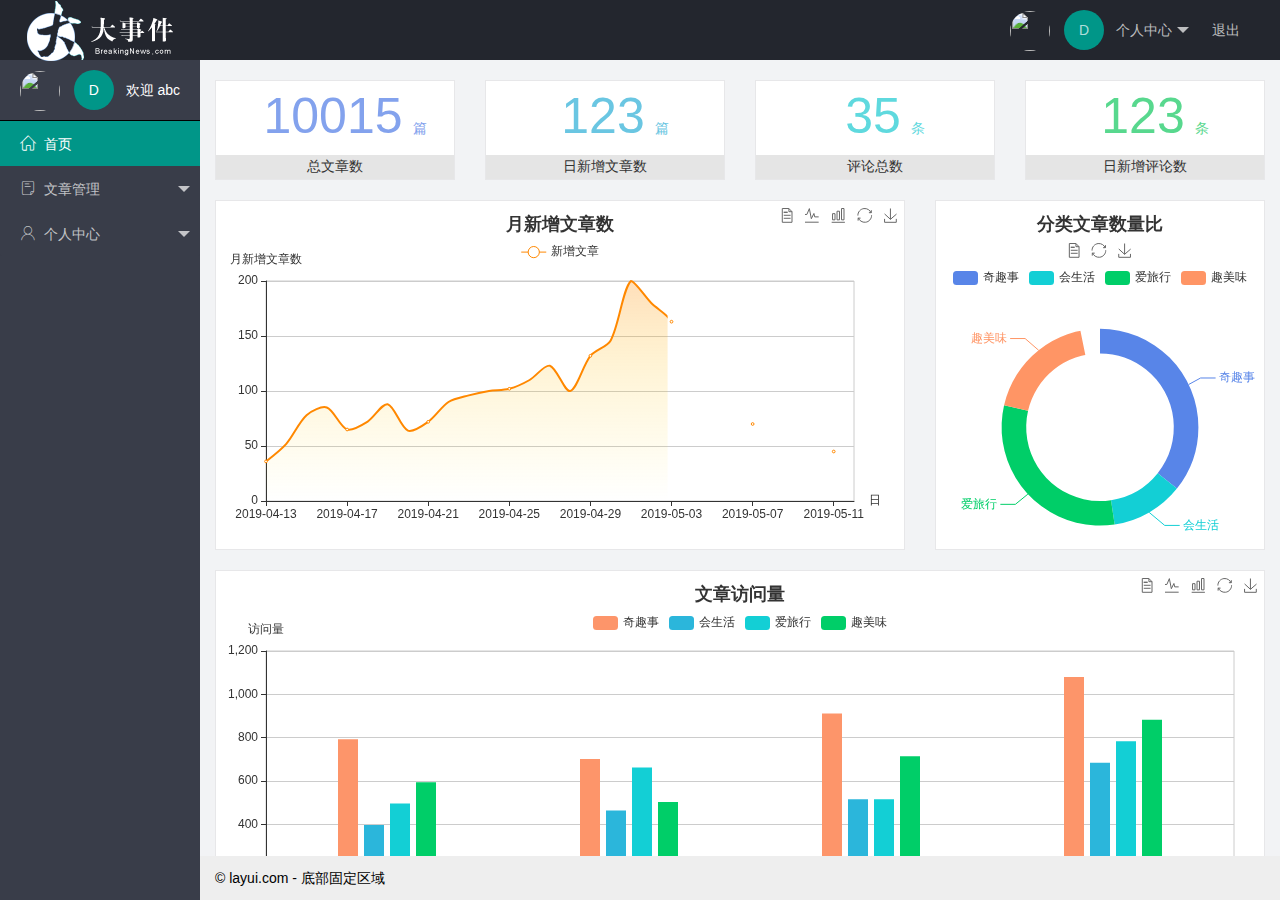
==== commit 7cd8ef9b: "完成后台首页" ====
--- a/home/index.html
+++ b/home/index.html
@@ -20,7 +20,10 @@
           <li class="layui-nav-item">
             <a href="javascript:;">
               <img src="http://t.cn/RCzsdCq" class="layui-nav-img">
+              <!-- 文字头像 -->
+              <span class="text_avatar">D</span>
               个人中心
+              <span class="layui-nav-more"></span>
             </a>
             <dl class="layui-nav-child">
               <dd><a href="javascript:;">基本资料</a></dd>
@@ -28,12 +31,20 @@
               <dd><a href="javascript:;">重置密码</a></dd>
             </dl>
           </li>
-          <li class="layui-nav-item"><a href="">退出</a></li>
+          <li class="layui-nav-item"><a href="javascript:;">退出</a></li>
         </ul>
       </div>
       
       <div class="layui-side layui-bg-black">
         <div class="layui-side-scroll">
+          <!-- 头像和昵称区域 -->
+          <div class="userinfo">
+            <img src="http://t.cn/RCzsdCq" class="layui-nav-img">
+            <!-- 文字头像 -->
+            <span class="text_avatar">D</span>
+              <!-- 昵称 -->
+            <span id="welcome">欢迎 abc</span>
+          </div>
           <!-- 左侧导航区域（可配合layui已有的垂直导航） -->
           <ul class="layui-nav layui-nav-tree"  lay-filter="test" lay-shrink="all">
             <li class="layui-nav-item layui-this">
@@ -71,5 +82,10 @@
       </div>
     </div>
     <script src="/assets/lib/layui/layui.all.js"></script>
+    <script src="/assets/lib/jquery.js"></script>
+    <script src="/assets/lib/axios.min.js"></script>
+    <script src="/assets/js/ajaxBase.js"></script>
+
+    <script src="/assets/js/index.js"></script>
     </body>
 </html>--- a/assets/css/index.css
+++ b/assets/css/index.css
@@ -12,3 +12,25 @@
 .layui-body {
   overflow: hidden;
 }
+/* 头部头像部分样式 */
+.text_avatar {
+  display: inline-block;
+  margin-right: 8px;
+  width: 40px;
+  height: 40px;
+  text-align: center;
+  line-height: 40px;
+  border-radius: 50%;
+  background-color: #009688;
+}
+.layui-nav-img {
+  width: 40px;
+  height: 40px;
+}
+.userinfo {
+  width: 200px;
+  height: 60px;
+  line-height: 60px;
+  text-align: center;
+  border-bottom: 1px solid #000;
+}
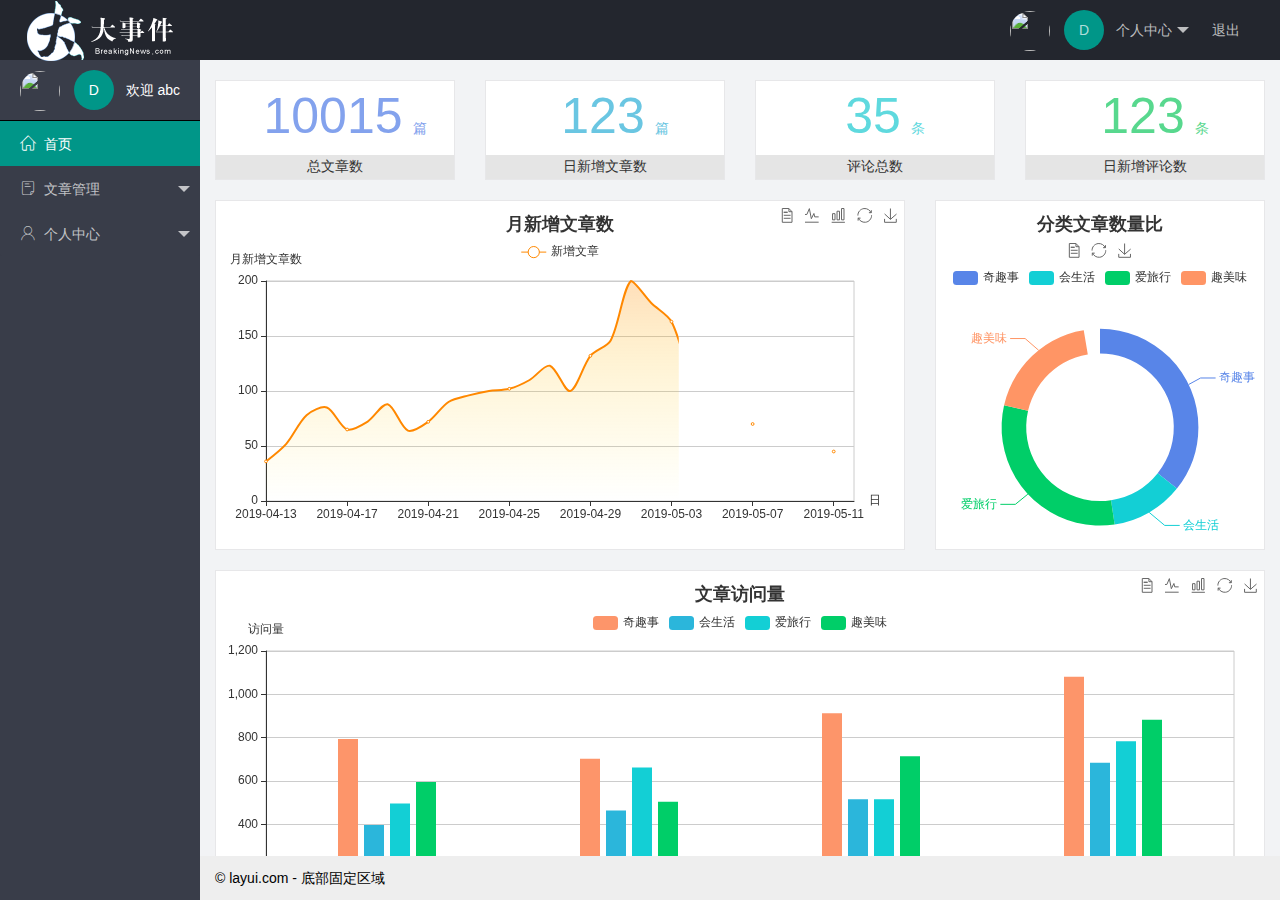
==== commit ba76a662: "后台首页" ====
--- a/home/index.html
+++ b/home/index.html
@@ -6,8 +6,7 @@
     <title>Document</title>
     <link rel="stylesheet" href="/assets/lib/layui/css/layui.css">
     <link rel="stylesheet" href="/assets/fonts/iconfont.css">
-    <link rel="stylesheet" href="/assets/css/index.css">
-    
+    <link rel="stylesheet" href="/assets/css/index.css">   
 </head>
 <body class="layui-layout-body">
     <div class="layui-layout layui-layout-admin">
--- a/assets/css/index.css
+++ b/assets/css/index.css
@@ -1,3 +1,4 @@
+/* 看起来是子目录 */
 .iconfont,
 .layui-icon {
   margin-right: 8px;
@@ -8,6 +9,10 @@
 iframe {
   width: 100%;
   height: 100%;
+}
+/* 将外层的滚动条去掉 */
+.layui-body {
+  overflow: hidden;
 }
 .layui-body {
   overflow: hidden;
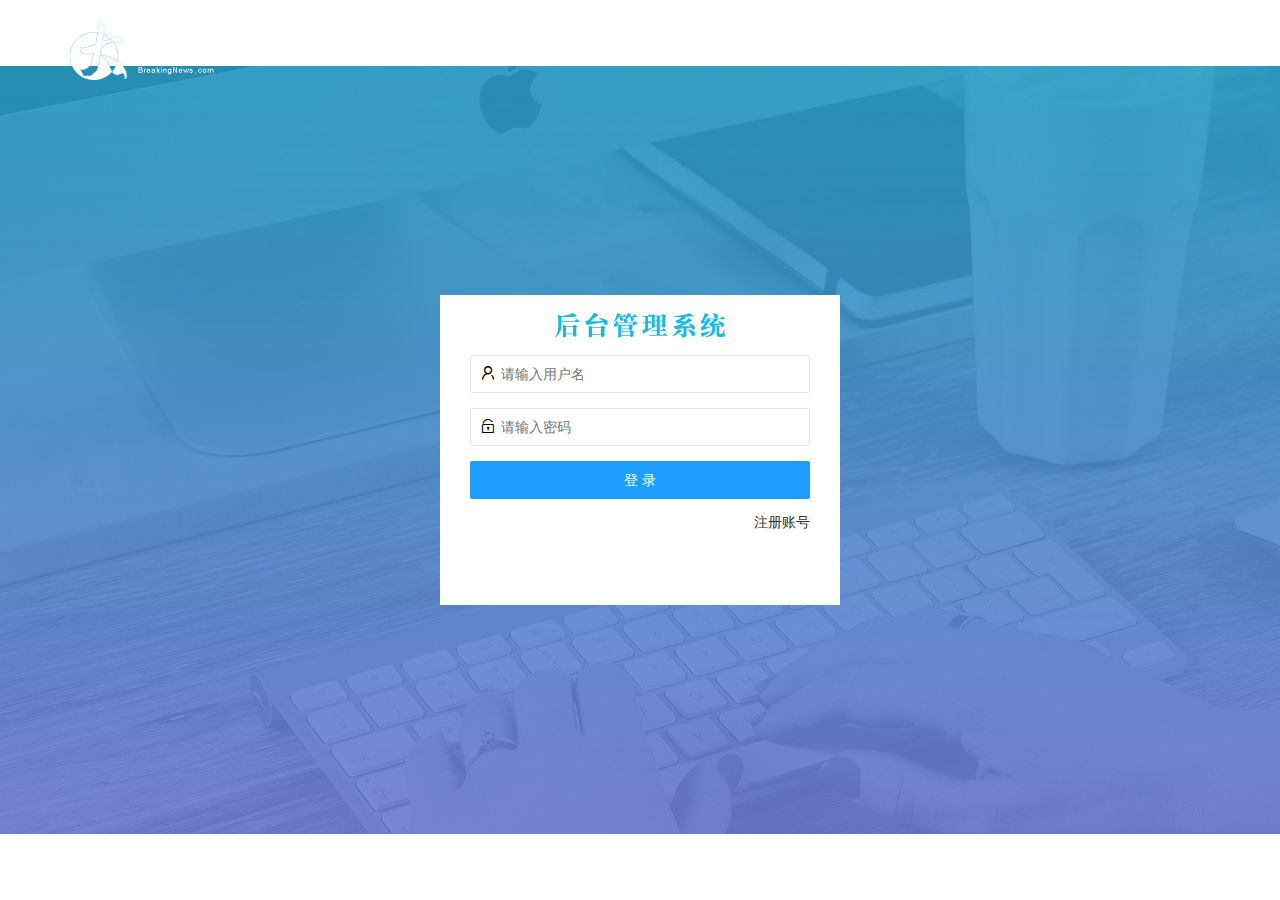
==== commit 925ecc25: "个人中心修改资料页面完成" ====
--- a/home/index.html
+++ b/home/index.html
@@ -4,6 +4,11 @@
     <meta charset="UTF-8">
     <meta name="viewport" content="width=device-width, initial-scale=1.0">
     <title>Document</title>
+    <script>
+      if (!localStorage.getItem("token")) {
+        location.href = "/home/login.html";
+      }
+    </script>
     <link rel="stylesheet" href="/assets/lib/layui/css/layui.css">
     <link rel="stylesheet" href="/assets/fonts/iconfont.css">
     <link rel="stylesheet" href="/assets/css/index.css">   
@@ -30,7 +35,7 @@
               <dd><a href="javascript:;">重置密码</a></dd>
             </dl>
           </li>
-          <li class="layui-nav-item"><a href="javascript:;">退出</a></li>
+          <li class="layui-nav-item" id="exitBtn"><a href="javascript:;">退出</a></li>
         </ul>
       </div>
       
@@ -60,9 +65,9 @@
             <li class="layui-nav-item">
               <a href="javascript:;"><span class="iconfont icon-user"></span>个人中心</a>
               <dl class="layui-nav-child">
-                <dd><a href="javascript:;"><i class="layui-icon layui-icon-app"></i>基本资料</a></dd>
+                <dd><a href="/user/user_info.html" target="box"><i class="layui-icon layui-icon-app"></i>基本资料</a></dd>
                 <dd><a href="javascript:;"><i class="layui-icon layui-icon-app"></i>更换头像</a></dd>
-                <dd><a href="javascript:;"><i class="layui-icon layui-icon-app"></i>重置密码</a></dd>
+                <dd><a href="/user/user_pwd.html" target="box"><i class="layui-icon layui-icon-app"></i>重置密码</a></dd>
               </dl>
             </li>
            
@@ -72,7 +77,8 @@
       
       <div class="layui-body">
         <!-- 内容主体区域 -->
-        <iframe name="box" src="/home/dashboard.html" frameborder="0"></iframe>
+        <!-- <iframe name="box" src="/home/dashboard.html" frameborder="0"></iframe> -->
+        <iframe name="box" src="/user/user_pwd.html" frameborder="0"></iframe>
       </div>
       
       <div class="layui-footer">
--- a/assets/css/index.css
+++ b/assets/css/index.css
@@ -9,6 +9,7 @@
 iframe {
   width: 100%;
   height: 100%;
+  background-color: #f2f3f5;
 }
 /* 将外层的滚动条去掉 */
 .layui-body {
